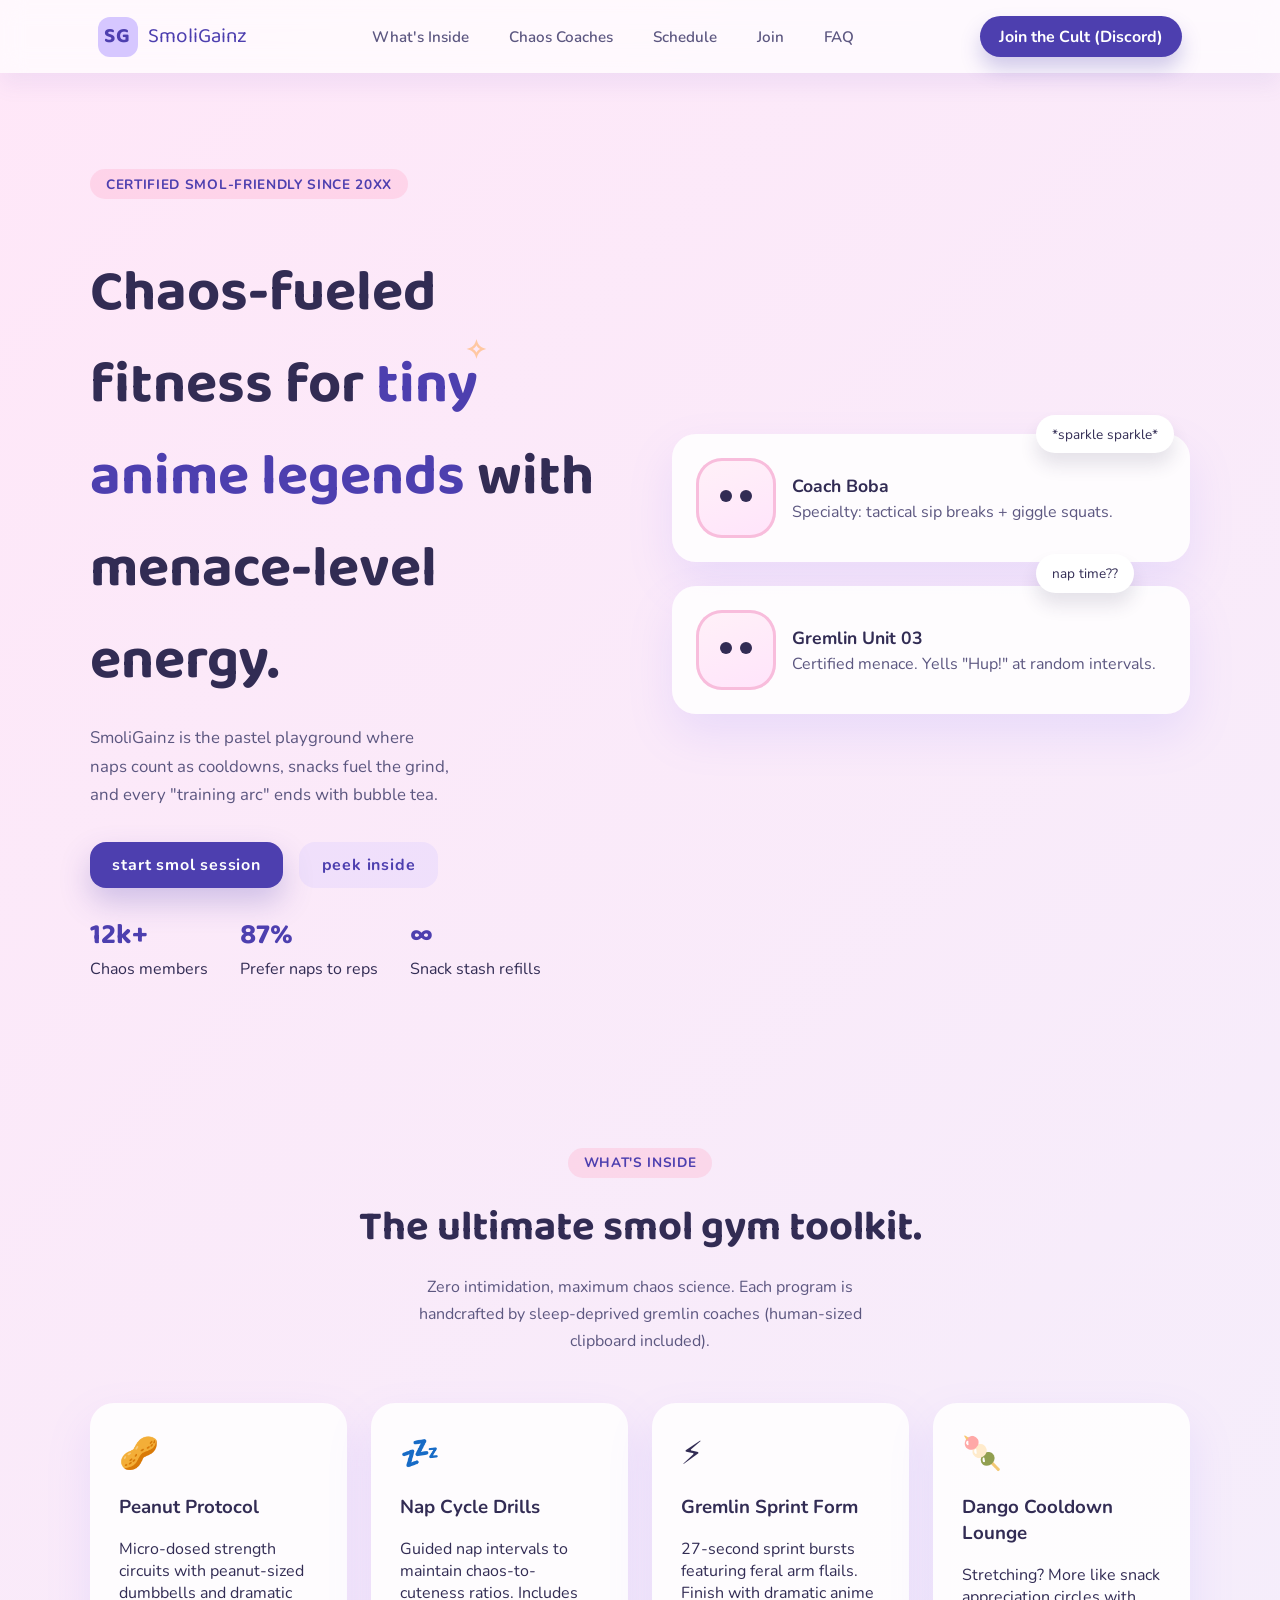
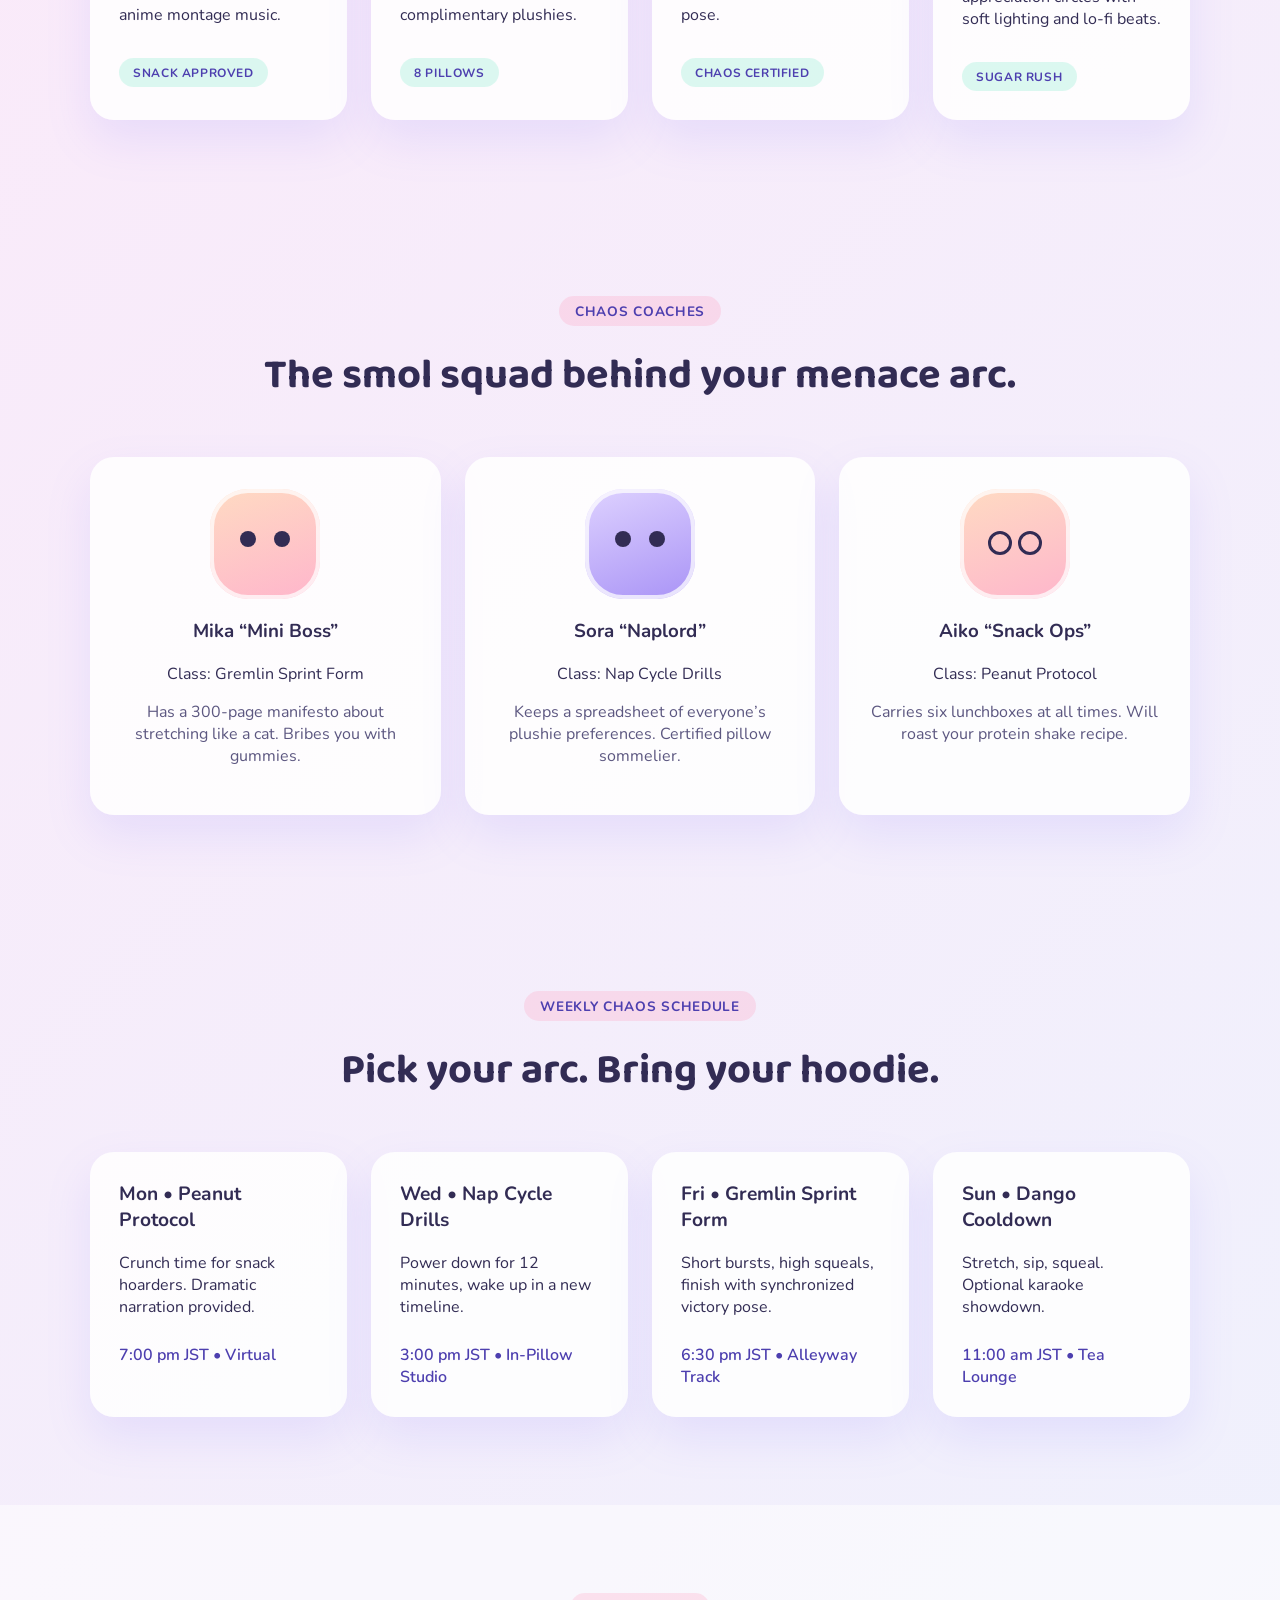
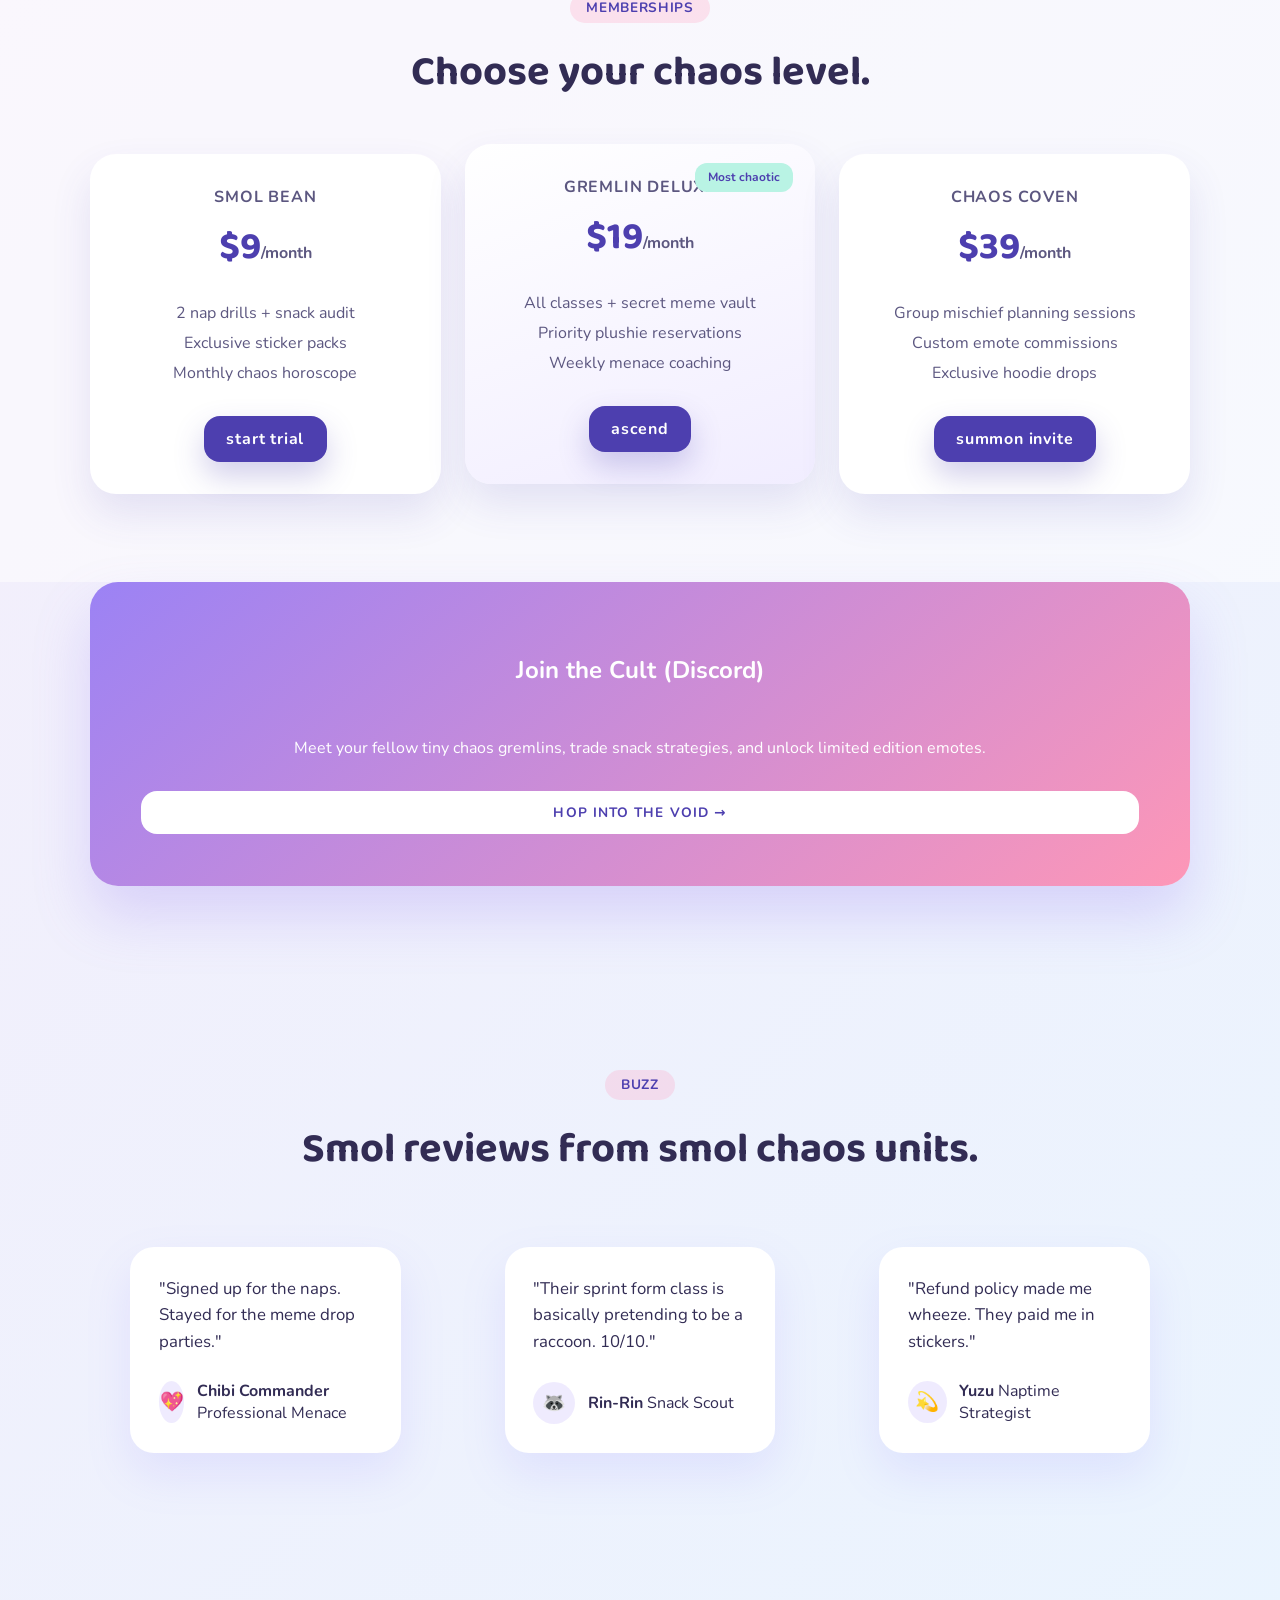
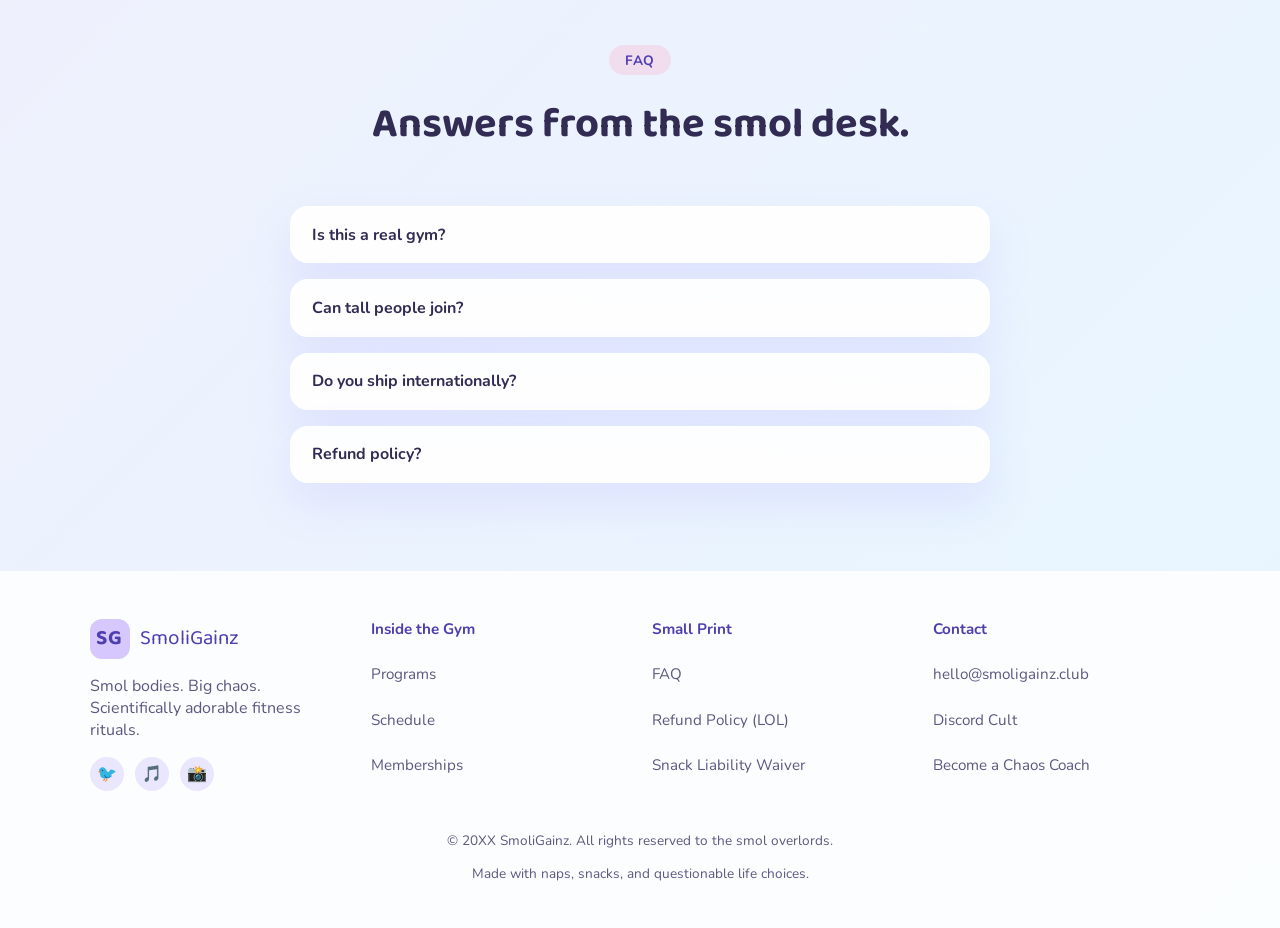
==== index.html @ c0d4080e "Create SmoliGainz parody landing page" ====
<!DOCTYPE html>
<html lang="en">
  <head>
    <meta charset="UTF-8" />
    <meta name="viewport" content="width=device-width, initial-scale=1.0" />
    <title>SmoliGainz | Chaos-Fueled Fitness for Smol Anime Icons</title>
    <link rel="preconnect" href="https://fonts.googleapis.com" />
    <link rel="preconnect" href="https://fonts.gstatic.com" crossorigin />
    <link
      href="https://fonts.googleapis.com/css2?family=Baloo+2:wght@500;600;700&family=Nunito:wght@400;600;700&display=swap"
      rel="stylesheet"
    />
    <link rel="stylesheet" href="styles.css" />
  </head>
  <body>
    <header class="site-header">
      <div class="container">
        <div class="logo">
          <span class="logo-mark">SG</span>
          <span class="logo-text">SmoliGainz</span>
        </div>
        <nav class="main-nav">
          <a href="#inside">What's Inside</a>
          <a href="#coaches">Chaos Coaches</a>
          <a href="#schedule">Schedule</a>
          <a href="#join">Join</a>
          <a href="#faq">FAQ</a>
        </nav>
        <a class="discord-btn" href="https://discord.gg" target="_blank" rel="noreferrer">
          Join the Cult (Discord)
        </a>
      </div>
    </header>

    <main>
      <section class="hero">
        <div class="container hero-grid">
          <div class="hero-copy">
            <span class="pill">Certified Smol-Friendly since 20XX</span>
            <h1>
              Chaos-fueled fitness for <span class="sparkle">tiny anime legends</span> with
              menace-level energy.
            </h1>
            <p>
              SmoliGainz is the pastel playground where naps count as cooldowns, snacks fuel
              the grind, and every "training arc" ends with bubble tea.
            </p>
            <div class="hero-actions">
              <a class="btn primary" href="#join">Start Smol Session</a>
              <a class="btn ghost" href="#inside">Peek Inside</a>
            </div>
            <ul class="hero-stats">
              <li>
                <strong>12k+</strong>
                <span>Chaos members</span>
              </li>
              <li>
                <strong>87%</strong>
                <span>Prefer naps to reps</span>
              </li>
              <li>
                <strong>∞</strong>
                <span>Snack stash refills</span>
              </li>
            </ul>
          </div>
          <div class="hero-mascots" aria-hidden="true">
            <div class="mascot-card boba">
              <div class="mascot"></div>
              <div class="card-copy">
                <h3>Coach Boba</h3>
                <p>Specialty: tactical sip breaks + giggle squats.</p>
              </div>
            </div>
            <div class="mascot-card gremlin">
              <div class="mascot"></div>
              <div class="card-copy">
                <h3>Gremlin Unit 03</h3>
                <p>Certified menace. Yells "Hup!" at random intervals.</p>
              </div>
            </div>
            <div class="hero-bubble">*sparkle sparkle*</div>
            <div class="hero-bubble mini">nap time??</div>
          </div>
        </div>
      </section>

      <section id="inside" class="section whats-inside">
        <div class="container">
          <div class="section-heading">
            <span class="pill">What's Inside</span>
            <h2>The ultimate smol gym toolkit.</h2>
            <p>
              Zero intimidation, maximum chaos science. Each program is handcrafted by sleep-deprived
              gremlin coaches (human-sized clipboard included).
            </p>
          </div>
          <div class="features-grid">
            <article class="feature-card">
              <div class="icon">🥜</div>
              <h3>Peanut Protocol</h3>
              <p>
                Micro-dosed strength circuits with peanut-sized dumbbells and dramatic anime montage music.
              </p>
              <span class="tag">Snack Approved</span>
            </article>
            <article class="feature-card">
              <div class="icon">💤</div>
              <h3>Nap Cycle Drills</h3>
              <p>
                Guided nap intervals to maintain chaos-to-cuteness ratios. Includes complimentary plushies.
              </p>
              <span class="tag">8 Pillows</span>
            </article>
            <article class="feature-card">
              <div class="icon">⚡</div>
              <h3>Gremlin Sprint Form</h3>
              <p>
                27-second sprint bursts featuring feral arm flails. Finish with dramatic anime pose.
              </p>
              <span class="tag">Chaos Certified</span>
            </article>
            <article class="feature-card">
              <div class="icon">🍡</div>
              <h3>Dango Cooldown Lounge</h3>
              <p>
                Stretching? More like snack appreciation circles with soft lighting and lo-fi beats.
              </p>
              <span class="tag">Sugar Rush</span>
            </article>
          </div>
        </div>
      </section>

      <section id="coaches" class="section coaches">
        <div class="container">
          <div class="section-heading">
            <span class="pill">Chaos Coaches</span>
            <h2>The smol squad behind your menace arc.</h2>
          </div>
          <div class="coach-grid">
            <div class="coach-card">
              <div class="coach-avatar bubble" aria-hidden="true"></div>
              <h3>Mika “Mini Boss”</h3>
              <p>Class: Gremlin Sprint Form</p>
              <p class="bio">Has a 300-page manifesto about stretching like a cat. Bribes you with gummies.</p>
            </div>
            <div class="coach-card">
              <div class="coach-avatar hoodie" aria-hidden="true"></div>
              <h3>Sora “Naplord”</h3>
              <p>Class: Nap Cycle Drills</p>
              <p class="bio">Keeps a spreadsheet of everyone’s plushie preferences. Certified pillow sommelier.</p>
            </div>
            <div class="coach-card">
              <div class="coach-avatar glasses" aria-hidden="true"></div>
              <h3>Aiko “Snack Ops”</h3>
              <p>Class: Peanut Protocol</p>
              <p class="bio">Carries six lunchboxes at all times. Will roast your protein shake recipe.</p>
            </div>
          </div>
        </div>
      </section>

      <section id="schedule" class="section schedule">
        <div class="container">
          <div class="section-heading">
            <span class="pill">Weekly Chaos Schedule</span>
            <h2>Pick your arc. Bring your hoodie.</h2>
          </div>
          <div class="schedule-grid">
            <div class="schedule-card">
              <h3>Mon • Peanut Protocol</h3>
              <p>Crunch time for snack hoarders. Dramatic narration provided.</p>
              <span>7:00 pm JST • Virtual</span>
            </div>
            <div class="schedule-card">
              <h3>Wed • Nap Cycle Drills</h3>
              <p>Power down for 12 minutes, wake up in a new timeline.</p>
              <span>3:00 pm JST • In-Pillow Studio</span>
            </div>
            <div class="schedule-card">
              <h3>Fri • Gremlin Sprint Form</h3>
              <p>Short bursts, high squeals, finish with synchronized victory pose.</p>
              <span>6:30 pm JST • Alleyway Track</span>
            </div>
            <div class="schedule-card">
              <h3>Sun • Dango Cooldown</h3>
              <p>Stretch, sip, squeal. Optional karaoke showdown.</p>
              <span>11:00 am JST • Tea Lounge</span>
            </div>
          </div>
        </div>
      </section>

      <section class="section memberships" id="join">
        <div class="container">
          <div class="section-heading">
            <span class="pill">Memberships</span>
            <h2>Choose your chaos level.</h2>
          </div>
          <div class="tiers-grid">
            <div class="tier-card">
              <span class="tier-name">Smol Bean</span>
              <h3>$9<span>/month</span></h3>
              <ul>
                <li>2 nap drills + snack audit</li>
                <li>Exclusive sticker packs</li>
                <li>Monthly chaos horoscope</li>
              </ul>
              <a class="btn primary" href="#">Start Trial</a>
            </div>
            <div class="tier-card featured">
              <span class="tier-name">Gremlin Deluxe</span>
              <h3>$19<span>/month</span></h3>
              <ul>
                <li>All classes + secret meme vault</li>
                <li>Priority plushie reservations</li>
                <li>Weekly menace coaching</li>
              </ul>
              <a class="btn primary" href="#">Ascend</a>
              <span class="badge">Most chaotic</span>
            </div>
            <div class="tier-card">
              <span class="tier-name">Chaos Coven</span>
              <h3>$39<span>/month</span></h3>
              <ul>
                <li>Group mischief planning sessions</li>
                <li>Custom emote commissions</li>
                <li>Exclusive hoodie drops</li>
              </ul>
              <a class="btn primary" href="#">Summon Invite</a>
            </div>
          </div>
        </div>
      </section>

      <section class="section cta-discord">
        <div class="container">
          <div class="cta-card">
            <h2>Join the Cult (Discord)</h2>
            <p>
              Meet your fellow tiny chaos gremlins, trade snack strategies, and unlock limited edition emotes.
            </p>
            <a class="btn discord" href="https://discord.gg" target="_blank" rel="noreferrer">
              hop into the void →
            </a>
          </div>
        </div>
      </section>

      <section class="section testimonials">
        <div class="container">
          <div class="section-heading">
            <span class="pill">Buzz</span>
            <h2>Smol reviews from smol chaos units.</h2>
          </div>
          <div class="testimonials-grid">
            <figure class="testimonial">
              <blockquote>
                "Signed up for the naps. Stayed for the meme drop parties."
              </blockquote>
              <figcaption>
                <span class="avatar" aria-hidden="true">💖</span>
                <div>
                  <strong>Chibi Commander</strong>
                  <span>Professional Menace</span>
                </div>
              </figcaption>
            </figure>
            <figure class="testimonial">
              <blockquote>
                "Their sprint form class is basically pretending to be a raccoon. 10/10."
              </blockquote>
              <figcaption>
                <span class="avatar" aria-hidden="true">🦝</span>
                <div>
                  <strong>Rin-Rin</strong>
                  <span>Snack Scout</span>
                </div>
              </figcaption>
            </figure>
            <figure class="testimonial">
              <blockquote>
                "Refund policy made me wheeze. They paid me in stickers."
              </blockquote>
              <figcaption>
                <span class="avatar" aria-hidden="true">💫</span>
                <div>
                  <strong>Yuzu</strong>
                  <span>Naptime Strategist</span>
                </div>
              </figcaption>
            </figure>
          </div>
        </div>
      </section>

      <section id="faq" class="section faq">
        <div class="container">
          <div class="section-heading">
            <span class="pill">FAQ</span>
            <h2>Answers from the smol desk.</h2>
          </div>
          <div class="faq-grid">
            <details>
              <summary>Is this a real gym?</summary>
              <p>
                It’s a parody fitness collective powered by pastel energy. Workouts optional. Snacks mandatory.
              </p>
            </details>
            <details>
              <summary>Can tall people join?</summary>
              <p>
                Yes, but you must squat to our eye level when speaking. Also bring tribute boba.
              </p>
            </details>
            <details>
              <summary>Do you ship internationally?</summary>
              <p>
                Stickers, yes. Chaos, absolutely. Plushies, only with proper nap insurance.
              </p>
            </details>
            <details>
              <summary>Refund policy?</summary>
              <p>
                LOL. We’ll refund in the form of 32 sparkle stickers and a heartfelt giggle.
              </p>
            </details>
          </div>
        </div>
      </section>
    </main>

    <footer class="site-footer">
      <div class="container footer-grid">
        <div class="footer-brand">
          <div class="logo">
            <span class="logo-mark">SG</span>
            <span class="logo-text">SmoliGainz</span>
          </div>
          <p>Smol bodies. Big chaos. Scientifically adorable fitness rituals.</p>
          <div class="footer-socials">
            <a href="#" aria-label="Follow on Twitter">🐦</a>
            <a href="#" aria-label="Follow on TikTok">🎵</a>
            <a href="#" aria-label="Follow on Instagram">📸</a>
          </div>
        </div>
        <div class="footer-links">
          <strong>Inside the Gym</strong>
          <a href="#inside">Programs</a>
          <a href="#schedule">Schedule</a>
          <a href="#join">Memberships</a>
        </div>
        <div class="footer-links">
          <strong>Small Print</strong>
          <a href="#faq">FAQ</a>
          <a href="#">Refund Policy (LOL)</a>
          <a href="#">Snack Liability Waiver</a>
        </div>
        <div class="footer-links">
          <strong>Contact</strong>
          <a href="mailto:hello@smoligainz.club">hello@smoligainz.club</a>
          <a href="https://discord.gg" target="_blank" rel="noreferrer">Discord Cult</a>
          <a href="#">Become a Chaos Coach</a>
        </div>
      </div>
      <div class="footer-bottom">
        <p>© 20XX SmoliGainz. All rights reserved to the smol overlords.</p>
        <p>Made with naps, snacks, and questionable life choices.</p>
      </div>
    </footer>

    <script src="script.js"></script>
  </body>
</html>
---- styles.css ----
:root {
  --bg-gradient: linear-gradient(135deg, #ffe7f8 0%, #e7f6ff 100%);
  --pink: #ff8fb1;
  --peach: #ffc8a2;
  --mint: #b9f3e4;
  --lavender: #d6c7ff;
  --purple: #9479f4;
  --deep-purple: #4d3faf;
  --text: #322c54;
  --text-light: #5c5780;
  --card-bg: #ffffffde;
  --shadow: 0 20px 45px rgba(141, 126, 255, 0.15);
}

* {
  box-sizing: border-box;
}

body {
  margin: 0;
  font-family: "Nunito", system-ui, -apple-system, BlinkMacSystemFont, "Segoe UI", sans-serif;
  color: var(--text);
  background: var(--bg-gradient);
  min-height: 100vh;
}

a {
  text-decoration: none;
  color: inherit;
}

img {
  max-width: 100%;
  display: block;
}

.container {
  width: min(1100px, 92vw);
  margin: 0 auto;
}

.site-header {
  position: sticky;
  top: 0;
  z-index: 10;
  background: rgba(255, 255, 255, 0.72);
  backdrop-filter: blur(12px);
  box-shadow: 0 12px 20px rgba(101, 83, 197, 0.08);
}

.site-header .container {
  display: flex;
  align-items: center;
  justify-content: space-between;
  padding: 1rem 0.5rem;
}

.logo {
  display: flex;
  align-items: center;
  gap: 0.6rem;
  font-family: "Baloo 2", cursive;
  font-size: 1.3rem;
  color: var(--deep-purple);
}

.logo-mark {
  display: grid;
  place-items: center;
  width: 40px;
  height: 40px;
  border-radius: 12px;
  background: var(--lavender);
  color: var(--deep-purple);
  font-weight: 700;
  letter-spacing: 0.05em;
}

.main-nav {
  display: flex;
  gap: 1rem;
  font-weight: 600;
  font-size: 0.95rem;
}

.main-nav a {
  padding: 0.5rem 0.75rem;
  border-radius: 999px;
  color: var(--text-light);
  transition: all 0.2s ease;
}

.main-nav a:hover,
.main-nav a:focus-visible {
  color: var(--deep-purple);
  background: rgba(148, 121, 244, 0.15);
}

.discord-btn {
  background: var(--deep-purple);
  color: white;
  padding: 0.6rem 1.2rem;
  border-radius: 999px;
  font-weight: 700;
  box-shadow: 0 12px 20px rgba(77, 63, 175, 0.25);
  transition: transform 0.2s ease, box-shadow 0.2s ease;
}

.discord-btn:hover {
  transform: translateY(-2px);
  box-shadow: 0 16px 22px rgba(77, 63, 175, 0.25);
}

.hero {
  padding: 6rem 0 5rem;
}

.hero-grid {
  display: grid;
  grid-template-columns: repeat(auto-fit, minmax(280px, 1fr));
  gap: clamp(2.5rem, 5vw, 4rem);
  align-items: center;
}

.hero-copy h1 {
  font-family: "Baloo 2", cursive;
  font-size: clamp(2.4rem, 5vw, 3.6rem);
  margin-bottom: 1rem;
}

.hero-copy p {
  font-size: 1.05rem;
  line-height: 1.7;
  color: var(--text-light);
  max-width: 36ch;
}

.pill {
  display: inline-flex;
  align-items: center;
  justify-content: center;
  padding: 0.35rem 1rem;
  border-radius: 999px;
  background: rgba(255, 143, 177, 0.22);
  color: var(--deep-purple);
  font-weight: 700;
  font-size: 0.85rem;
  text-transform: uppercase;
  letter-spacing: 0.05em;
}

.sparkle {
  color: var(--deep-purple);
  position: relative;
}

.sparkle::after {
  content: "✧";
  position: absolute;
  right: -1.4rem;
  top: -0.5rem;
  font-size: 1.6rem;
  color: var(--peach);
  animation: twinkle 1.6s ease-in-out infinite;
}

.hero-actions {
  margin: 2rem 0 1.5rem;
  display: flex;
  gap: 1rem;
  flex-wrap: wrap;
}

.btn {
  display: inline-flex;
  align-items: center;
  justify-content: center;
  padding: 0.75rem 1.4rem;
  border-radius: 16px;
  font-weight: 700;
  text-transform: lowercase;
  letter-spacing: 0.05em;
  transition: transform 0.2s ease, box-shadow 0.2s ease, background 0.2s ease;
}

.btn.primary {
  background: var(--deep-purple);
  color: #fff;
  box-shadow: 0 14px 30px rgba(77, 63, 175, 0.25);
}

.btn.primary:hover {
  transform: translateY(-2px);
}

.btn.ghost {
  background: rgba(212, 197, 255, 0.3);
  color: var(--deep-purple);
}

.btn.ghost:hover {
  background: rgba(148, 121, 244, 0.45);
}

.hero-stats {
  display: flex;
  gap: 2rem;
  list-style: none;
  padding: 0;
  margin: 0;
}

.hero-stats strong {
  display: block;
  font-family: "Baloo 2", cursive;
  font-size: 1.8rem;
  color: var(--deep-purple);
}

.hero-mascots {
  position: relative;
  display: grid;
  gap: 1.5rem;
}

.mascot-card {
  background: var(--card-bg);
  border-radius: 24px;
  padding: 1.5rem;
  box-shadow: var(--shadow);
  display: grid;
  grid-template-columns: auto 1fr;
  gap: 1rem;
  align-items: center;
  position: relative;
  overflow: hidden;
}

.mascot {
  width: 80px;
  height: 80px;
  border-radius: 26px;
  background: linear-gradient(160deg, #fff1f8 0%, #ffe4fb 100%);
  position: relative;
  box-shadow: inset 0 0 0 3px #f8bddc;
}

.mascot::before,
.mascot::after {
  content: "";
  position: absolute;
  border-radius: 50%;
  background: #322c54;
}

.mascot::before {
  width: 12px;
  height: 12px;
  top: 32px;
  left: 24px;
}

.mascot::after {
  width: 12px;
  height: 12px;
  top: 32px;
  right: 24px;
}

.mascot-card .card-copy h3 {
  margin: 0;
  font-size: 1.1rem;
}

.mascot-card .card-copy p {
  margin: 0.2rem 0 0;
  color: var(--text-light);
}

.mascot-card.boba::after,
.mascot-card.gremlin::after {
  content: "";
  position: absolute;
  inset: 0;
  background: linear-gradient(130deg, rgba(255, 143, 177, 0.35), rgba(214, 199, 255, 0.35));
  opacity: 0;
  transition: opacity 0.3s ease;
}

.mascot-card:hover::after {
  opacity: 1;
}

.hero-bubble {
  position: absolute;
  right: 1rem;
  top: -1.2rem;
  background: white;
  padding: 0.6rem 1rem;
  border-radius: 20px;
  font-size: 0.85rem;
  box-shadow: 0 12px 18px rgba(50, 44, 84, 0.12);
  animation: floaty 3.5s ease-in-out infinite;
}

.hero-bubble.mini {
  top: 120px;
  right: 3.5rem;
  animation-delay: -1s;
}

.section {
  padding: clamp(4rem, 8vw, 5.5rem) 0;
}

.section-heading {
  text-align: center;
  margin-bottom: 3rem;
}

.section-heading h2 {
  font-family: "Baloo 2", cursive;
  font-size: clamp(2rem, 4vw, 2.6rem);
  margin: 1rem 0 0.8rem;
}

.section-heading p {
  max-width: 48ch;
  margin: 0 auto;
  color: var(--text-light);
  line-height: 1.7;
}

.features-grid {
  display: grid;
  grid-template-columns: repeat(auto-fit, minmax(220px, 1fr));
  gap: 1.5rem;
}

.feature-card {
  background: var(--card-bg);
  padding: 1.8rem;
  border-radius: 24px;
  box-shadow: var(--shadow);
  position: relative;
  overflow: hidden;
  transition: transform 0.25s ease;
}

.feature-card:hover {
  transform: translateY(-6px);
}

.icon {
  font-size: 2rem;
  margin-bottom: 1rem;
}

.tag {
  display: inline-block;
  margin-top: 1rem;
  padding: 0.4rem 0.9rem;
  border-radius: 999px;
  background: rgba(185, 243, 228, 0.5);
  color: var(--deep-purple);
  font-size: 0.75rem;
  font-weight: 700;
  letter-spacing: 0.05em;
  text-transform: uppercase;
}

.coach-grid {
  display: grid;
  grid-template-columns: repeat(auto-fit, minmax(220px, 1fr));
  gap: 1.5rem;
}

.coach-card {
  background: var(--card-bg);
  border-radius: 24px;
  padding: 2rem 1.5rem;
  box-shadow: var(--shadow);
  text-align: center;
}

.coach-avatar {
  width: 110px;
  height: 110px;
  margin: 0 auto 1.2rem;
  border-radius: 38px;
  background: linear-gradient(160deg, rgba(255, 201, 162, 0.65), rgba(255, 143, 177, 0.65));
  position: relative;
  overflow: hidden;
  box-shadow: inset 0 0 0 4px #ffffffbb;
}

.coach-avatar::before,
.coach-avatar::after {
  content: "";
  position: absolute;
  background: #322c54;
  border-radius: 50%;
}

.coach-avatar::before {
  width: 16px;
  height: 16px;
  top: 42px;
  left: 30px;
}

.coach-avatar::after {
  width: 16px;
  height: 16px;
  top: 42px;
  right: 30px;
}

.coach-avatar.hoodie {
  background: linear-gradient(160deg, rgba(214, 199, 255, 0.8), rgba(148, 121, 244, 0.8));
}

.coach-avatar.glasses::after,
.coach-avatar.glasses::before {
  width: 18px;
  height: 18px;
  border: 3px solid #322c54;
  background: transparent;
}

.coach-avatar.glasses::before {
  left: 28px;
}

.coach-avatar.glasses::after {
  right: 28px;
}

.coach-card .bio {
  color: var(--text-light);
  margin-top: 0.8rem;
}

.schedule-grid {
  display: grid;
  grid-template-columns: repeat(auto-fit, minmax(240px, 1fr));
  gap: 1.5rem;
}

.schedule-card {
  background: #ffffffdd;
  padding: 1.8rem;
  border-radius: 24px;
  box-shadow: var(--shadow);
}

.schedule-card h3 {
  margin-top: 0;
  font-size: 1.2rem;
}

.schedule-card span {
  display: inline-block;
  margin-top: 0.6rem;
  font-weight: 600;
  color: var(--deep-purple);
}

.memberships {
  background: rgba(255, 255, 255, 0.55);
}

.tiers-grid {
  display: grid;
  grid-template-columns: repeat(auto-fit, minmax(240px, 1fr));
  gap: 1.5rem;
}

.tier-card {
  background: white;
  border-radius: 26px;
  padding: 2rem 1.5rem;
  box-shadow: 0 20px 40px rgba(77, 63, 175, 0.12);
  position: relative;
  text-align: center;
}

.tier-card ul {
  list-style: none;
  padding: 0;
  margin: 1.5rem 0 2rem;
  color: var(--text-light);
  display: grid;
  gap: 0.5rem;
}

.tier-card h3 {
  margin: 0.6rem 0 0;
  font-size: 2.4rem;
  font-family: "Baloo 2", cursive;
  color: var(--deep-purple);
}

.tier-card h3 span {
  font-size: 1rem;
  font-family: "Nunito", sans-serif;
  color: var(--text-light);
}

.tier-name {
  font-weight: 700;
  letter-spacing: 0.05em;
  text-transform: uppercase;
  color: var(--text-light);
}

.tier-card .badge {
  position: absolute;
  top: 1.2rem;
  right: 1.4rem;
  background: var(--mint);
  color: var(--deep-purple);
  padding: 0.4rem 0.8rem;
  border-radius: 12px;
  font-weight: 700;
  font-size: 0.75rem;
}

.tier-card.featured {
  background: linear-gradient(160deg, #ffffff, #f1edff);
  transform: translateY(-10px);
}

.cta-discord {
  padding: 0 0 clamp(4rem, 8vw, 6rem);
}

.cta-card {
  background: linear-gradient(140deg, rgba(148, 121, 244, 0.92), rgba(255, 143, 177, 0.92));
  color: white;
  border-radius: 28px;
  padding: clamp(2.5rem, 4vw, 3.5rem);
  display: grid;
  gap: 1rem;
  text-align: center;
  box-shadow: 0 30px 55px rgba(148, 121, 244, 0.25);
}

.btn.discord {
  background: white;
  color: var(--deep-purple);
  text-transform: uppercase;
  letter-spacing: 0.08em;
  font-size: 0.85rem;
}

.testimonials-grid {
  display: grid;
  grid-template-columns: repeat(auto-fit, minmax(220px, 1fr));
  gap: 1.5rem;
}

.testimonial {
  background: white;
  border-radius: 24px;
  padding: 1.8rem;
  box-shadow: var(--shadow);
  display: grid;
  gap: 1.5rem;
}

.testimonial blockquote {
  margin: 0;
  font-size: 1.05rem;
  line-height: 1.6;
}

.testimonial figcaption {
  display: flex;
  align-items: center;
  gap: 0.8rem;
}

.testimonial .avatar {
  width: 42px;
  height: 42px;
  display: grid;
  place-items: center;
  border-radius: 50%;
  background: rgba(148, 121, 244, 0.15);
  font-size: 1.2rem;
}

.faq-grid {
  display: grid;
  gap: 1rem;
  max-width: 700px;
  margin: 0 auto;
}

details {
  background: #ffffffef;
  border-radius: 18px;
  padding: 1.1rem 1.4rem;
  box-shadow: var(--shadow);
}

details summary {
  cursor: pointer;
  font-weight: 700;
  display: flex;
  align-items: center;
  justify-content: space-between;
  list-style: none;
}

details[open] summary {
  color: var(--deep-purple);
}

.site-footer {
  background: rgba(255, 255, 255, 0.85);
  padding: 3rem 0 2rem;
  color: var(--text-light);
}

.footer-grid {
  display: grid;
  grid-template-columns: repeat(auto-fit, minmax(180px, 1fr));
  gap: 1.5rem;
}

.footer-links {
  display: grid;
  gap: 0.6rem;
  font-size: 0.95rem;
}

.footer-links strong {
  color: var(--deep-purple);
}

.footer-socials {
  display: flex;
  gap: 0.7rem;
  margin-top: 0.8rem;
}

.footer-socials a {
  width: 34px;
  height: 34px;
  border-radius: 50%;
  background: rgba(148, 121, 244, 0.18);
  display: grid;
  place-items: center;
  transition: transform 0.2s ease;
}

.footer-socials a:hover {
  transform: translateY(-2px);
}

.footer-bottom {
  text-align: center;
  font-size: 0.85rem;
  margin-top: 2.5rem;
  color: var(--text-light);
}

@keyframes twinkle {
  0%,
  100% {
    transform: scale(1) rotate(0deg);
    opacity: 0.9;
  }
  50% {
    transform: scale(1.4) rotate(20deg);
    opacity: 1;
  }
}

@keyframes floaty {
  0%,
  100% {
    transform: translateY(0px);
  }
  50% {
    transform: translateY(-8px);
  }
}

@media (max-width: 768px) {
  .main-nav {
    display: none;
  }

  .site-header .container {
    gap: 1rem;
  }

  .hero-stats {
    flex-wrap: wrap;
    gap: 1.2rem;
  }
}

@media (max-width: 520px) {
  .hero {
    padding-top: 5rem;
  }

  .hero-actions {
    width: 100%;
    flex-direction: column;
  }

  .hero-stats {
    justify-content: space-between;
    width: 100%;
  }

  .discord-btn {
    padding: 0.5rem 0.9rem;
  }
}
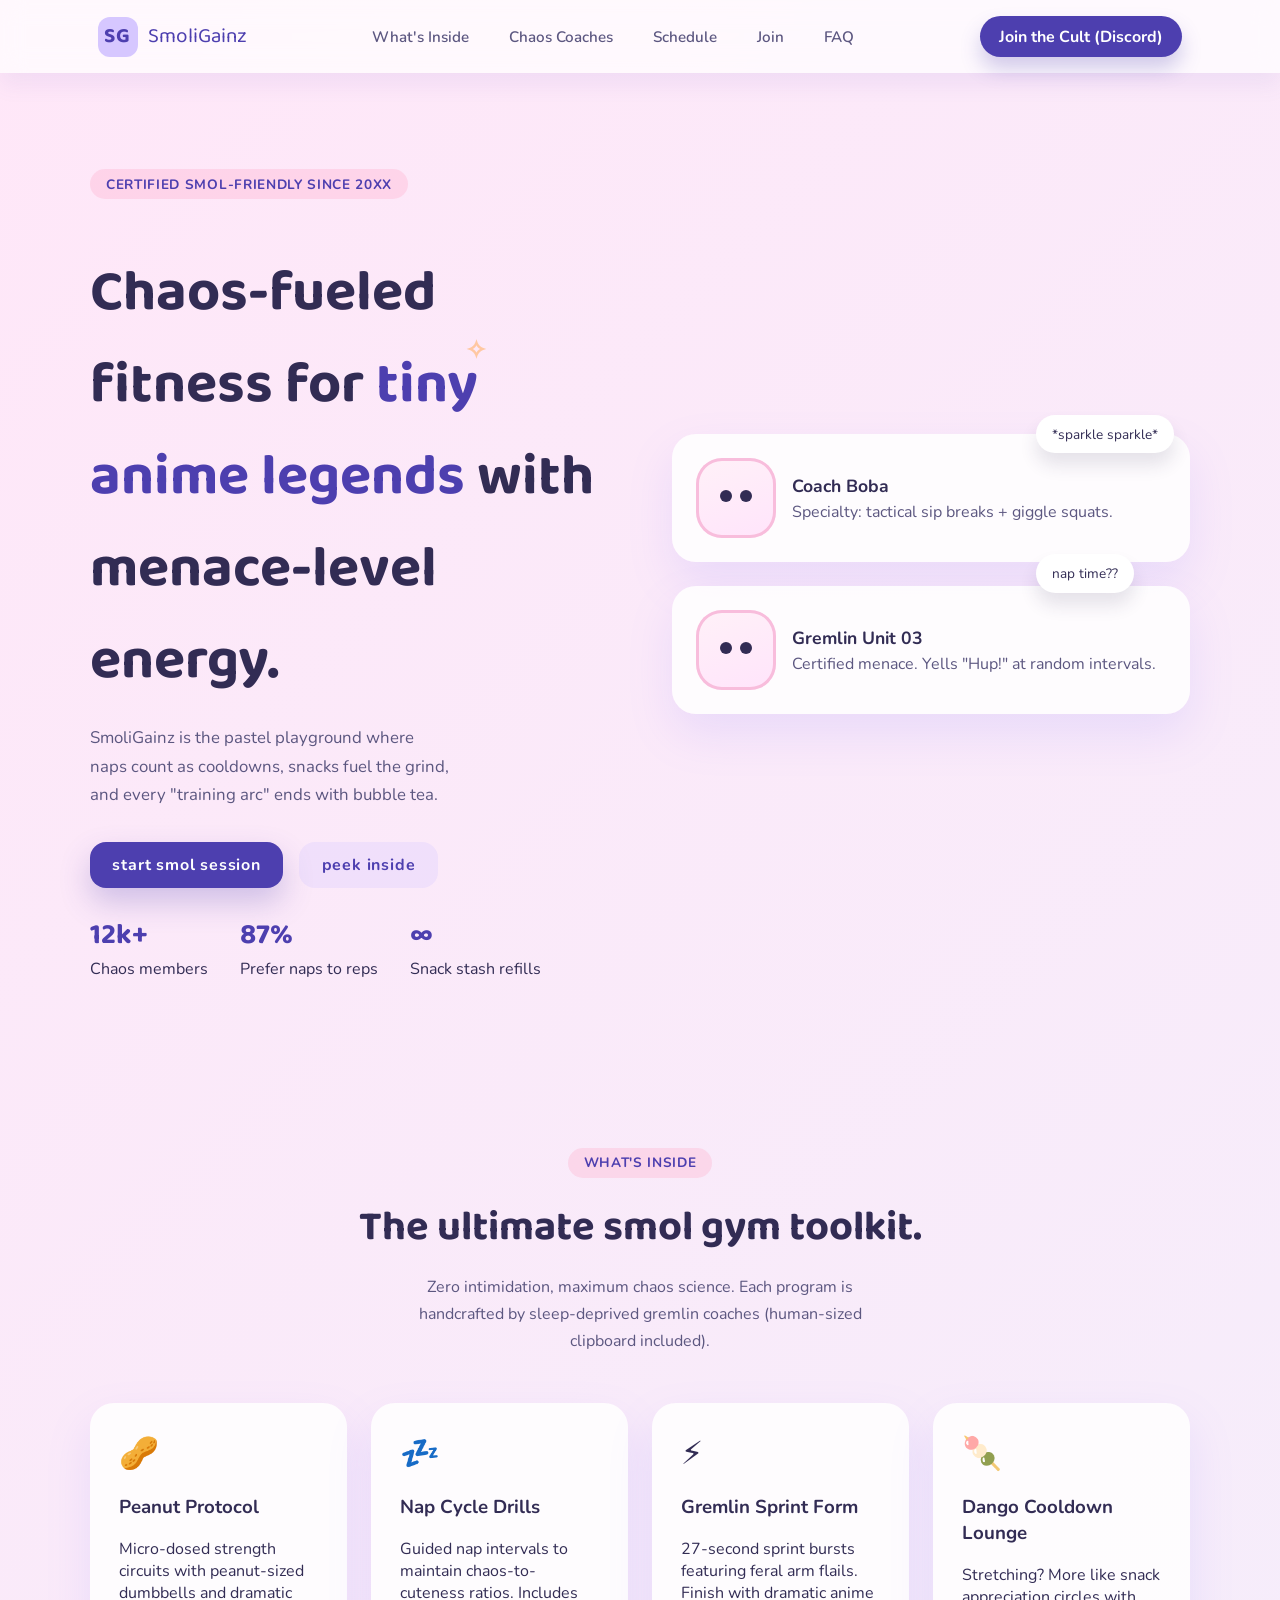
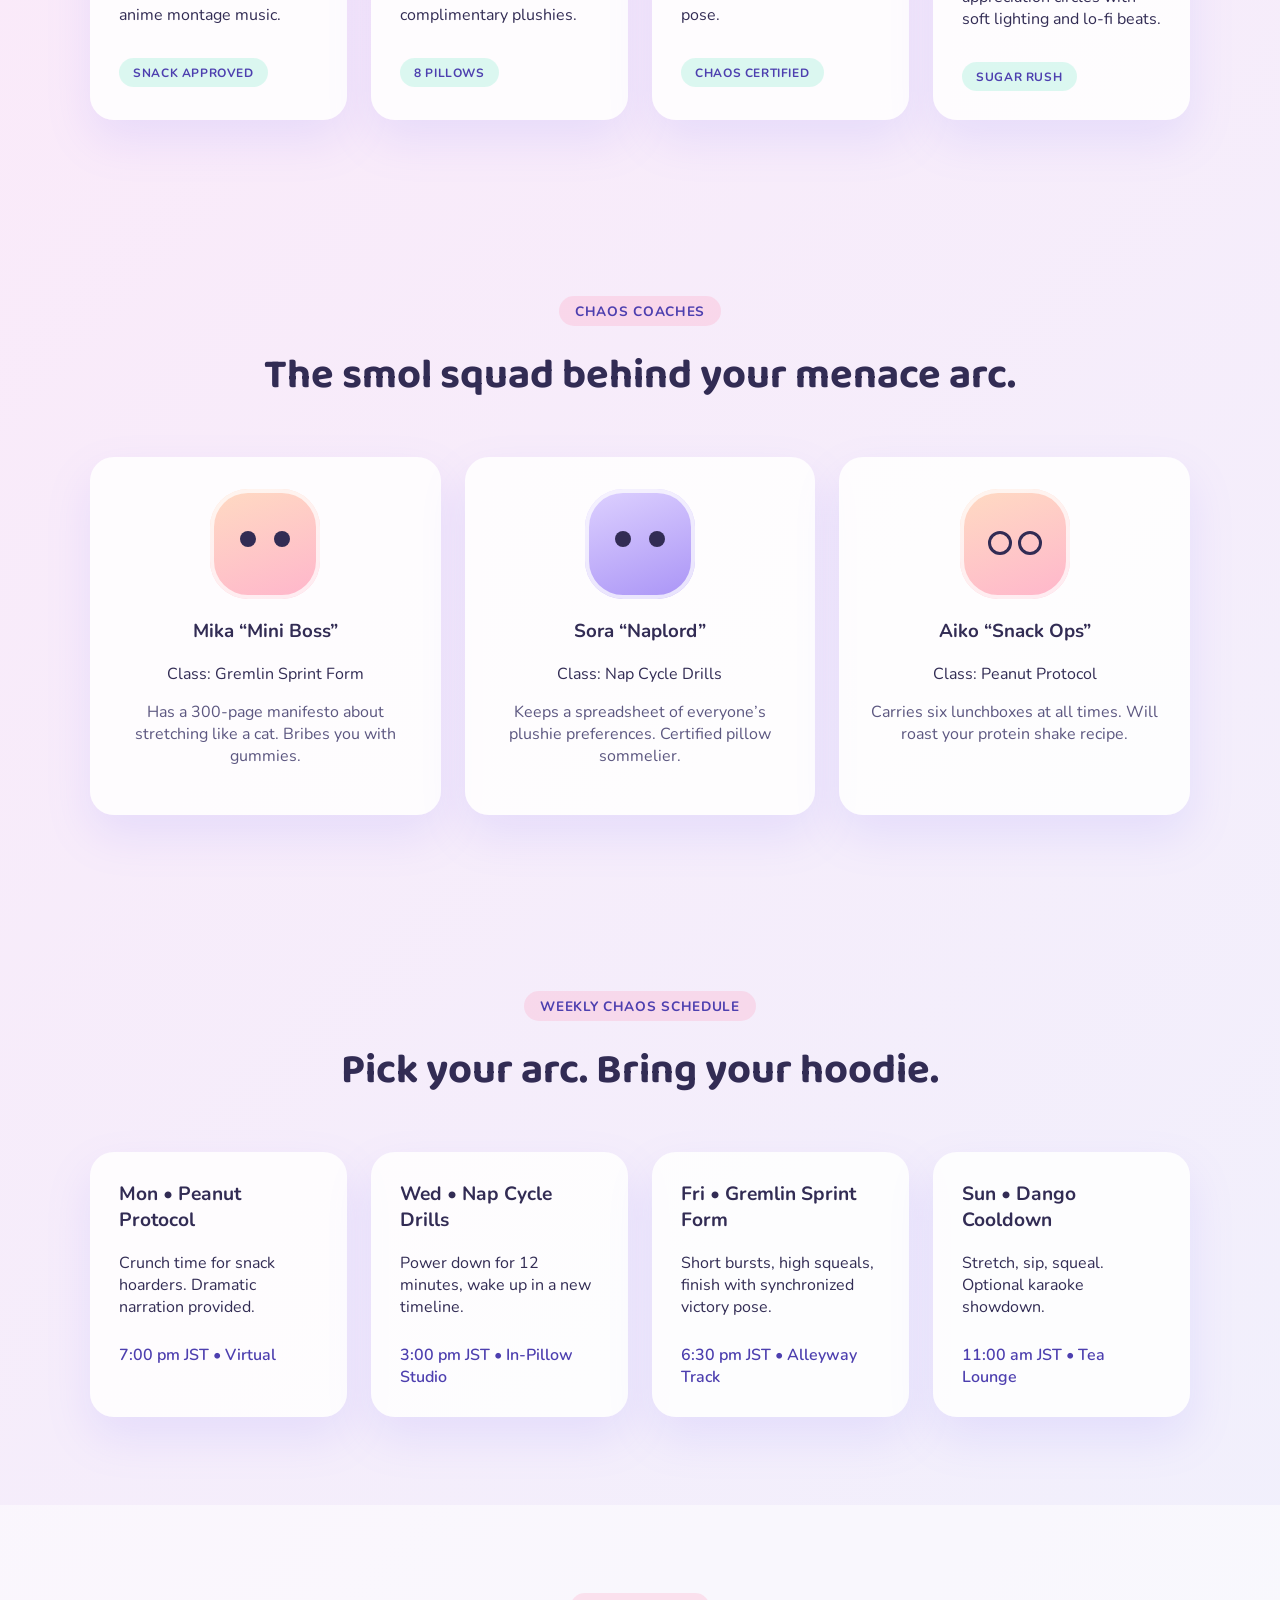
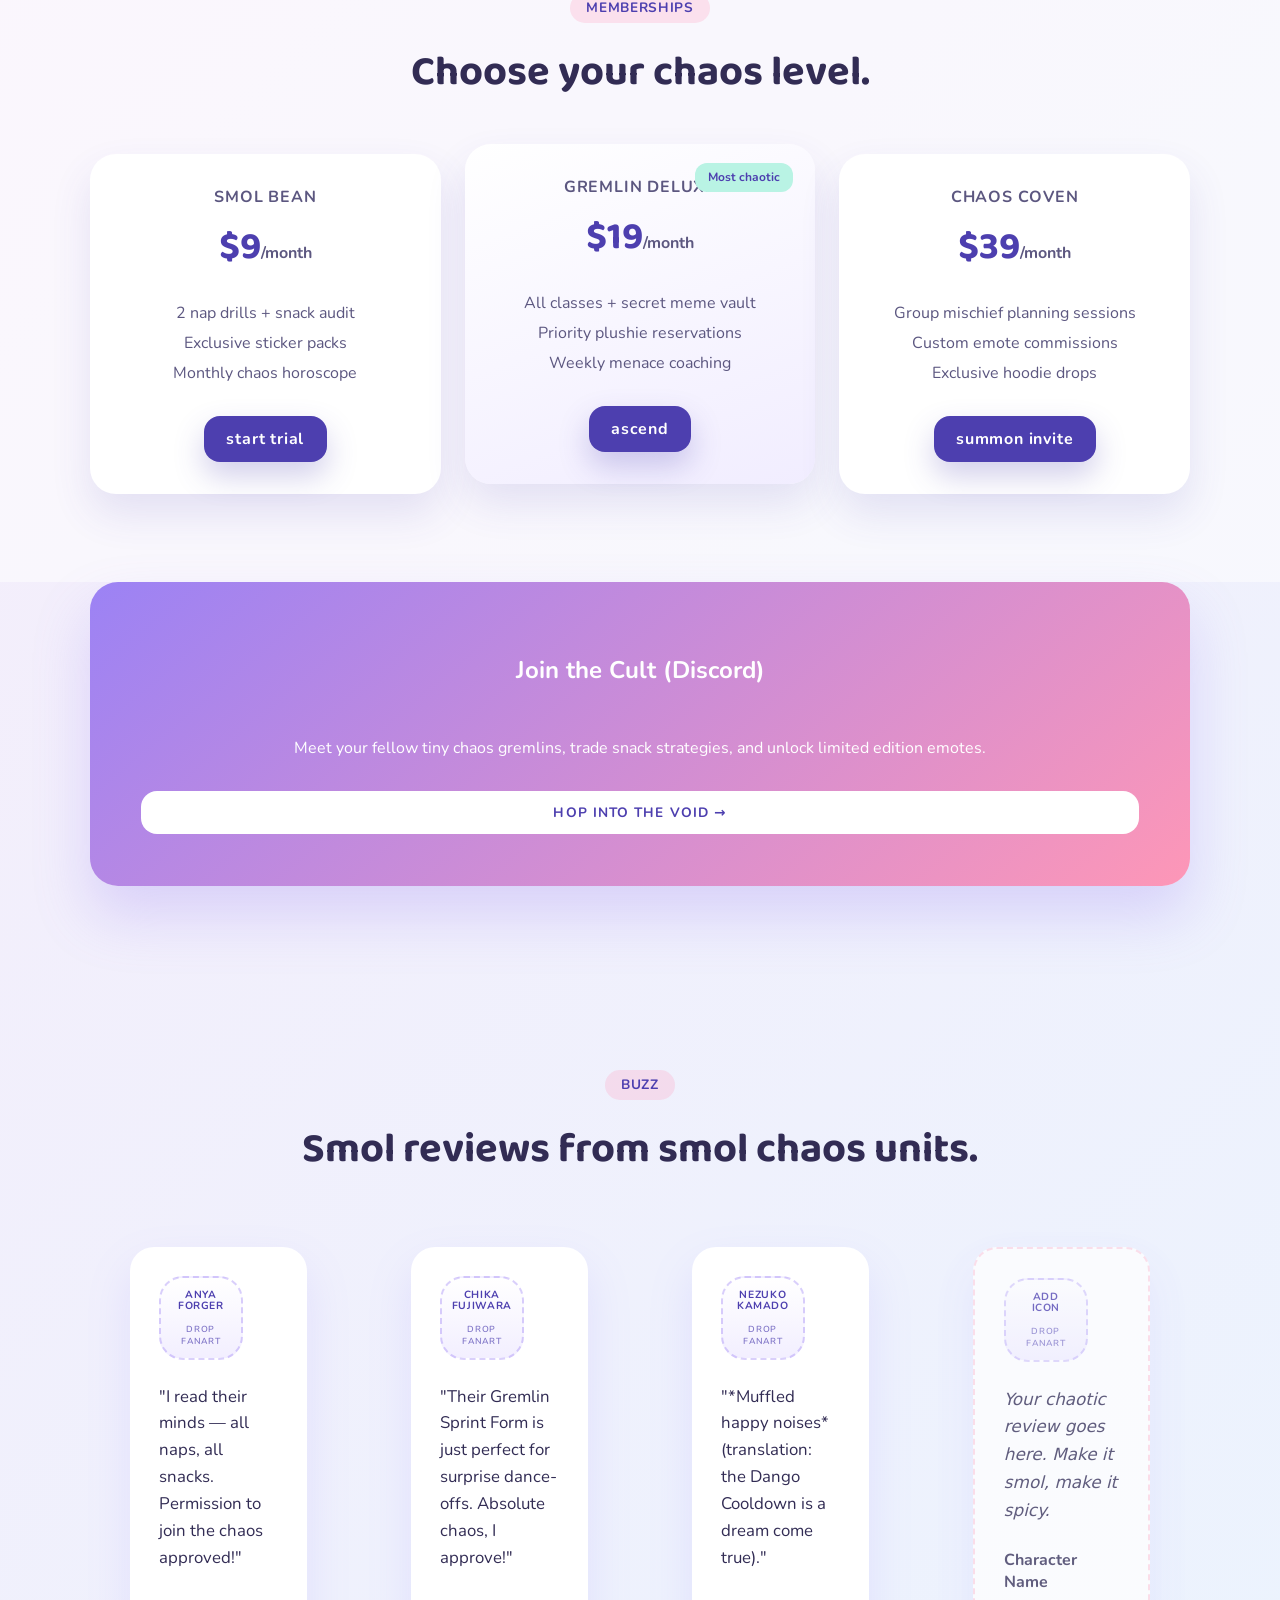
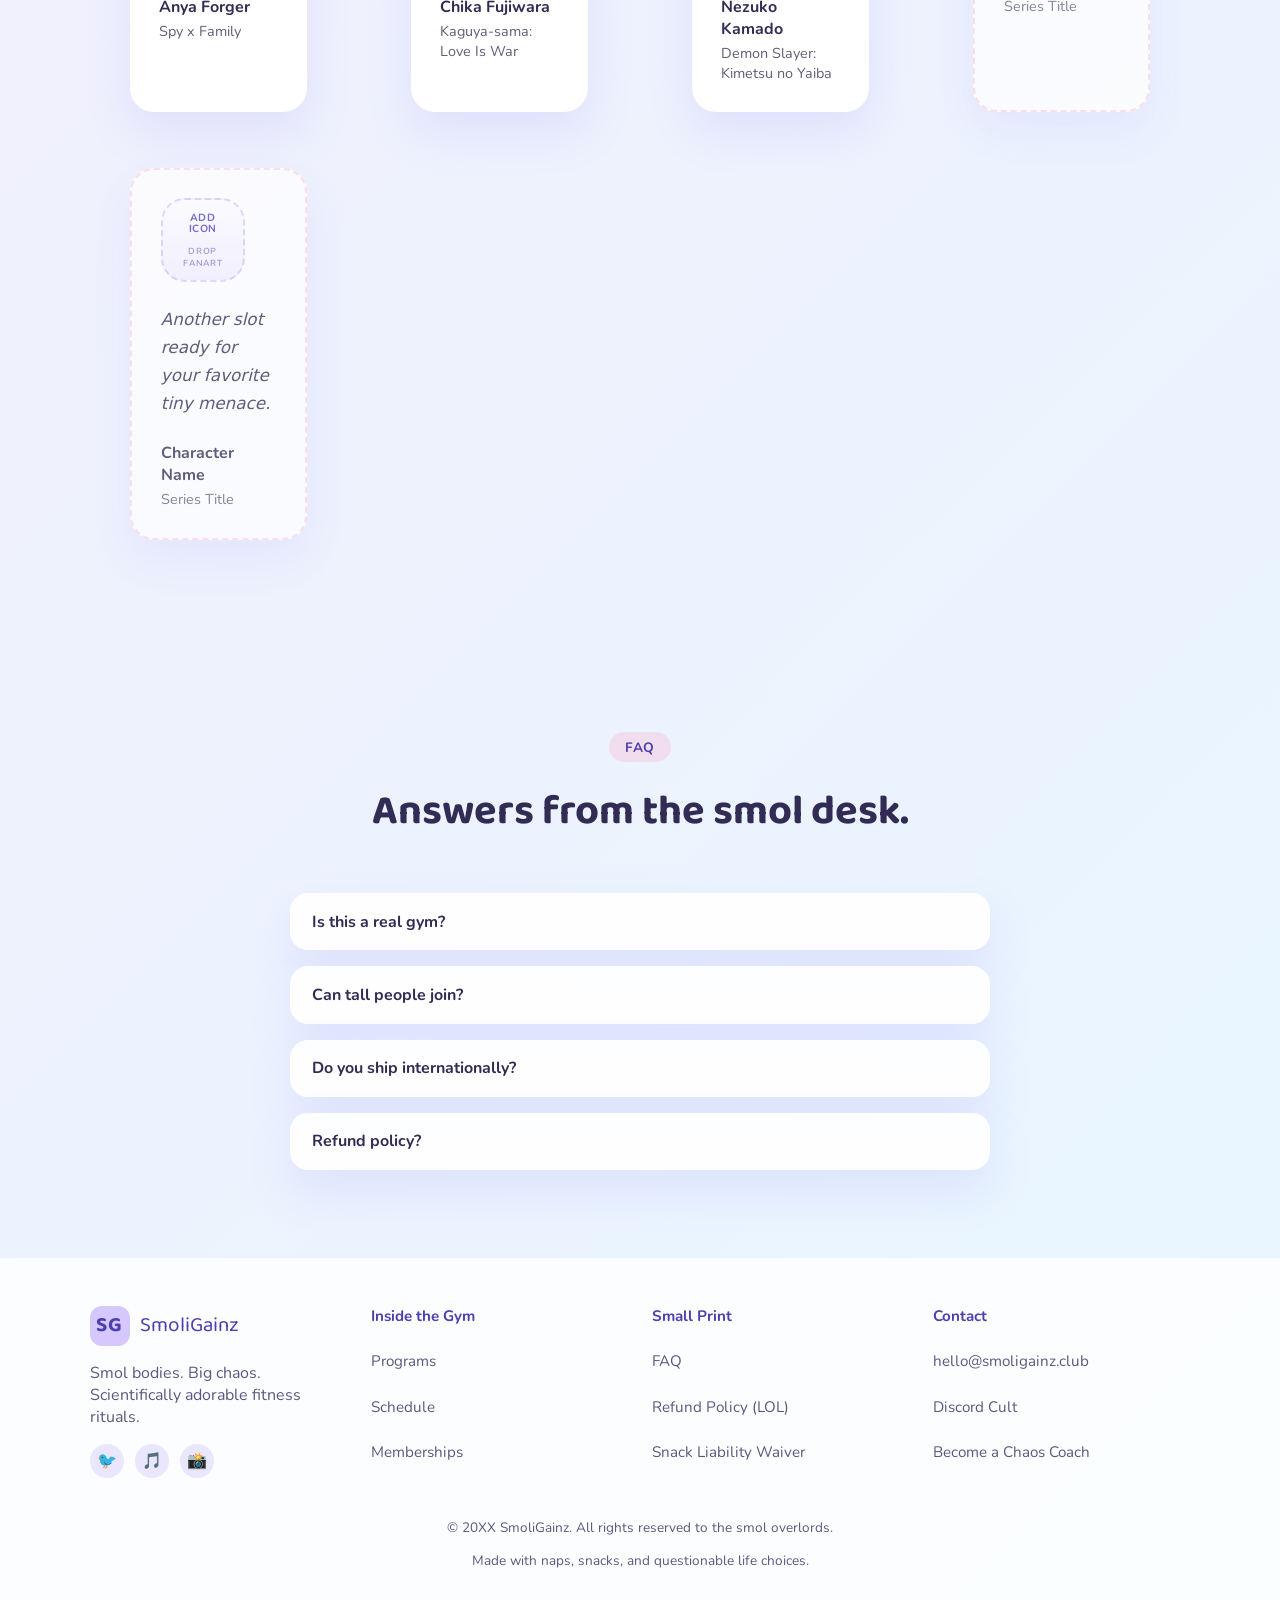
==== commit 19eb57a1: "Refine buzz testimonials with anime characters" ====
--- a/index.html
+++ b/index.html
@@ -256,39 +256,68 @@
           </div>
           <div class="testimonials-grid">
             <figure class="testimonial">
+              <div class="portrait-slot" aria-hidden="true">
+                <span class="portrait-name">Anya<br />Forger</span>
+                <small>drop fanart</small>
+              </div>
               <blockquote>
-                "Signed up for the naps. Stayed for the meme drop parties."
+                "I read their minds — all naps, all snacks. Permission to join the chaos approved!"
               </blockquote>
               <figcaption>
-                <span class="avatar" aria-hidden="true">💖</span>
-                <div>
-                  <strong>Chibi Commander</strong>
-                  <span>Professional Menace</span>
-                </div>
+                <strong>Anya Forger</strong>
+                <span>Spy x Family</span>
               </figcaption>
             </figure>
             <figure class="testimonial">
+              <div class="portrait-slot" aria-hidden="true">
+                <span class="portrait-name">Chika<br />Fujiwara</span>
+                <small>drop fanart</small>
+              </div>
               <blockquote>
-                "Their sprint form class is basically pretending to be a raccoon. 10/10."
+                "Their Gremlin Sprint Form is just perfect for surprise dance-offs. Absolute chaos, I approve!"
               </blockquote>
               <figcaption>
-                <span class="avatar" aria-hidden="true">🦝</span>
-                <div>
-                  <strong>Rin-Rin</strong>
-                  <span>Snack Scout</span>
-                </div>
+                <strong>Chika Fujiwara</strong>
+                <span>Kaguya-sama: Love Is War</span>
               </figcaption>
             </figure>
             <figure class="testimonial">
+              <div class="portrait-slot" aria-hidden="true">
+                <span class="portrait-name">Nezuko<br />Kamado</span>
+                <small>drop fanart</small>
+              </div>
               <blockquote>
-                "Refund policy made me wheeze. They paid me in stickers."
+                "*Muffled happy noises* (translation: the Dango Cooldown is a dream come true)."
               </blockquote>
               <figcaption>
-                <span class="avatar" aria-hidden="true">💫</span>
-                <div>
-                  <strong>Yuzu</strong>
-                  <span>Naptime Strategist</span>
-                </div>
+                <strong>Nezuko Kamado</strong>
+                <span>Demon Slayer: Kimetsu no Yaiba</span>
+              </figcaption>
+            </figure>
+            <figure class="testimonial placeholder">
+              <div class="portrait-slot" aria-hidden="true">
+                <span class="portrait-name">Add<br />Icon</span>
+                <small>drop fanart</small>
+              </div>
+              <blockquote>
+                <em>Your chaotic review goes here. Make it smol, make it spicy.</em>
+              </blockquote>
+              <figcaption>
+                <strong>Character Name</strong>
+                <span>Series Title</span>
+              </figcaption>
+            </figure>
+            <figure class="testimonial placeholder">
+              <div class="portrait-slot" aria-hidden="true">
+                <span class="portrait-name">Add<br />Icon</span>
+                <small>drop fanart</small>
+              </div>
+              <blockquote>
+                <em>Another slot ready for your favorite tiny menace.</em>
+              </blockquote>
+              <figcaption>
+                <strong>Character Name</strong>
+                <span>Series Title</span>
               </figcaption>
             </figure>
           </div>
--- a/styles.css
+++ b/styles.css
@@ -556,7 +556,7 @@
 
 .testimonials-grid {
   display: grid;
-  grid-template-columns: repeat(auto-fit, minmax(220px, 1fr));
+  grid-template-columns: repeat(auto-fit, minmax(240px, 1fr));
   gap: 1.5rem;
 }
 
@@ -567,6 +567,7 @@
   box-shadow: var(--shadow);
   display: grid;
   gap: 1.5rem;
+  align-content: start;
 }
 
 .testimonial blockquote {
@@ -577,20 +578,52 @@
 
 .testimonial figcaption {
   display: flex;
-  align-items: center;
-  gap: 0.8rem;
-}
-
-.testimonial .avatar {
-  width: 42px;
-  height: 42px;
+  flex-direction: column;
+  align-items: flex-start;
+  gap: 0.2rem;
+}
+
+.testimonial figcaption strong {
+  font-size: 1rem;
+}
+
+.testimonial figcaption span {
+  font-size: 0.9rem;
+  color: rgba(36, 24, 63, 0.7);
+}
+
+.portrait-slot {
+  width: 84px;
+  height: 84px;
+  border-radius: 24px;
+  border: 2px dashed rgba(148, 121, 244, 0.35);
+  background: linear-gradient(180deg, rgba(255, 255, 255, 0.9), rgba(241, 237, 255, 0.9));
   display: grid;
   place-items: center;
-  border-radius: 50%;
-  background: rgba(148, 121, 244, 0.15);
-  font-size: 1.2rem;
-}
-
+  padding: 0.35rem;
+  text-align: center;
+  color: var(--deep-purple);
+  font-weight: 700;
+  text-transform: uppercase;
+  letter-spacing: 0.04em;
+}
+
+.portrait-name {
+  font-size: 0.65rem;
+  line-height: 1.1;
+}
+
+.portrait-slot small {
+  font-size: 0.55rem;
+  font-weight: 600;
+  letter-spacing: 0.08em;
+  opacity: 0.7;
+}
+
+.testimonial.placeholder {
+  opacity: 0.75;
+  border: 2px dashed rgba(255, 143, 177, 0.35);
+}
 .faq-grid {
   display: grid;
   gap: 1rem;
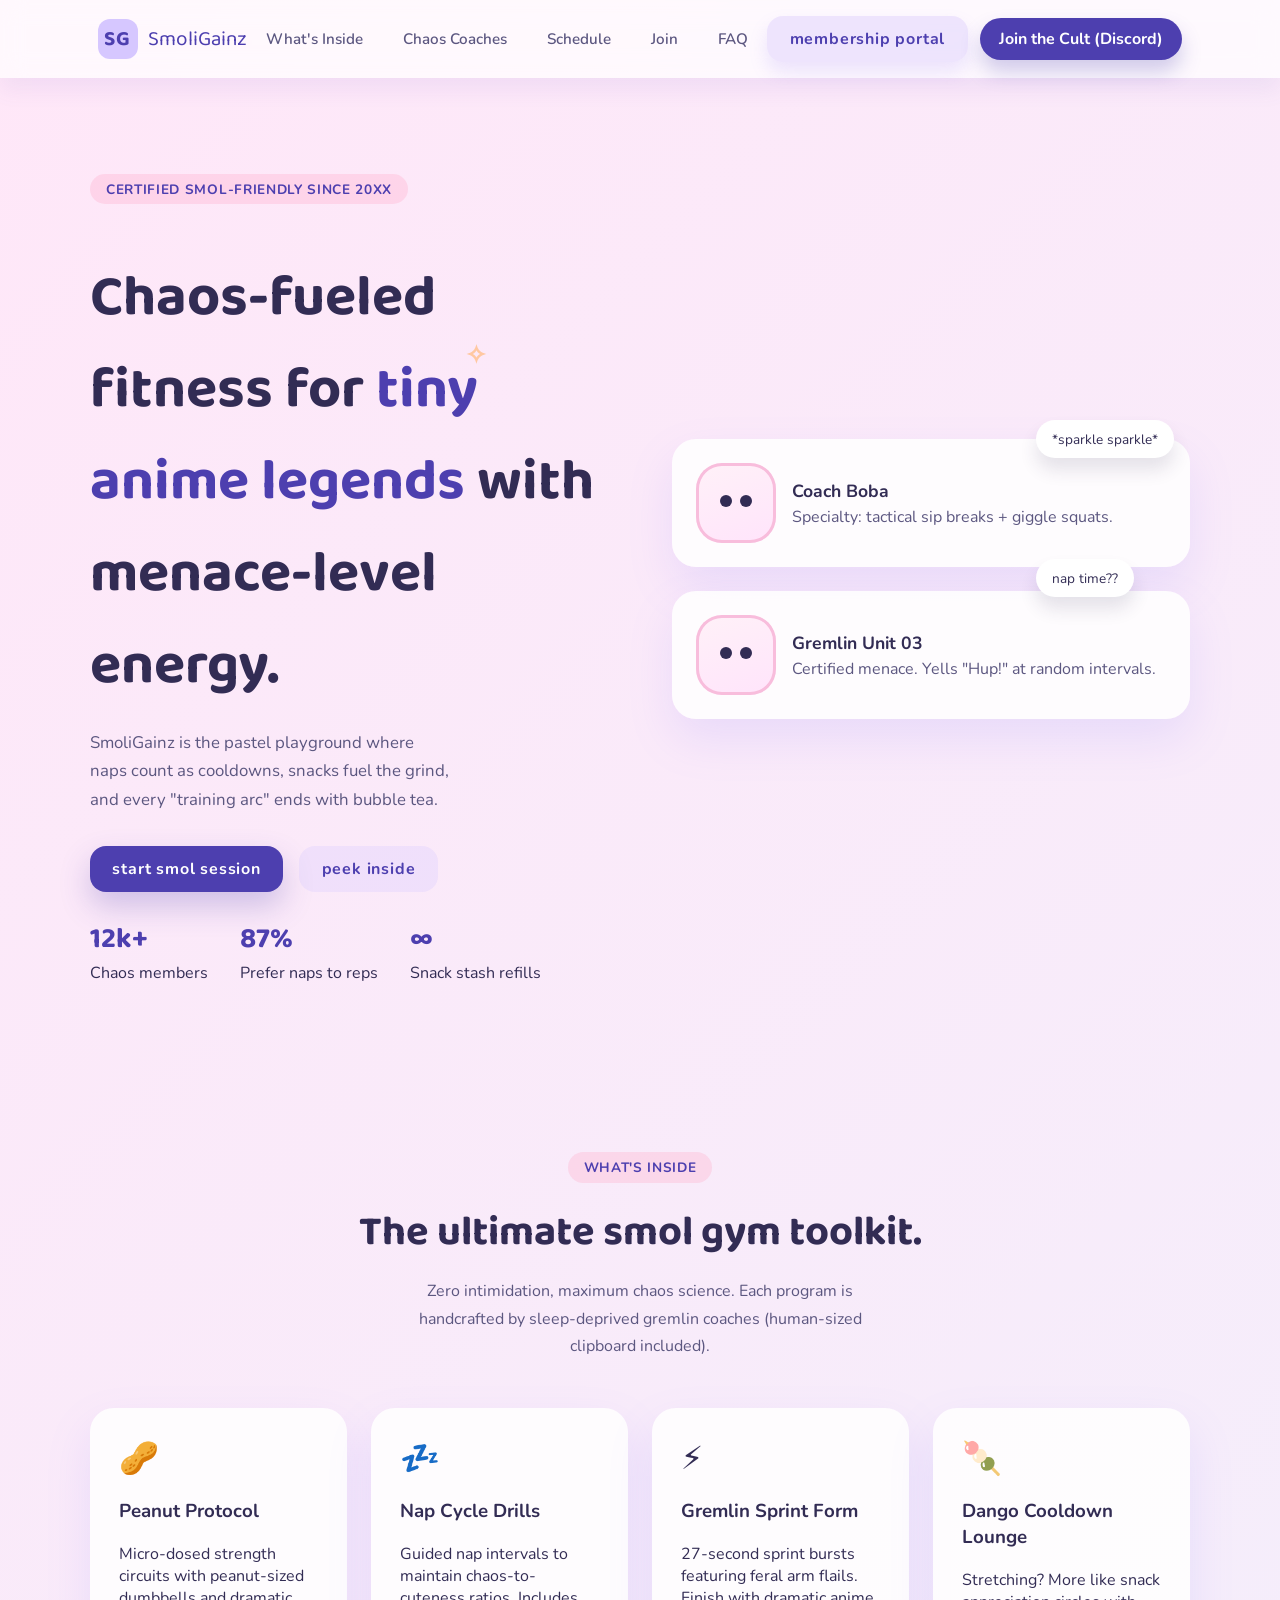
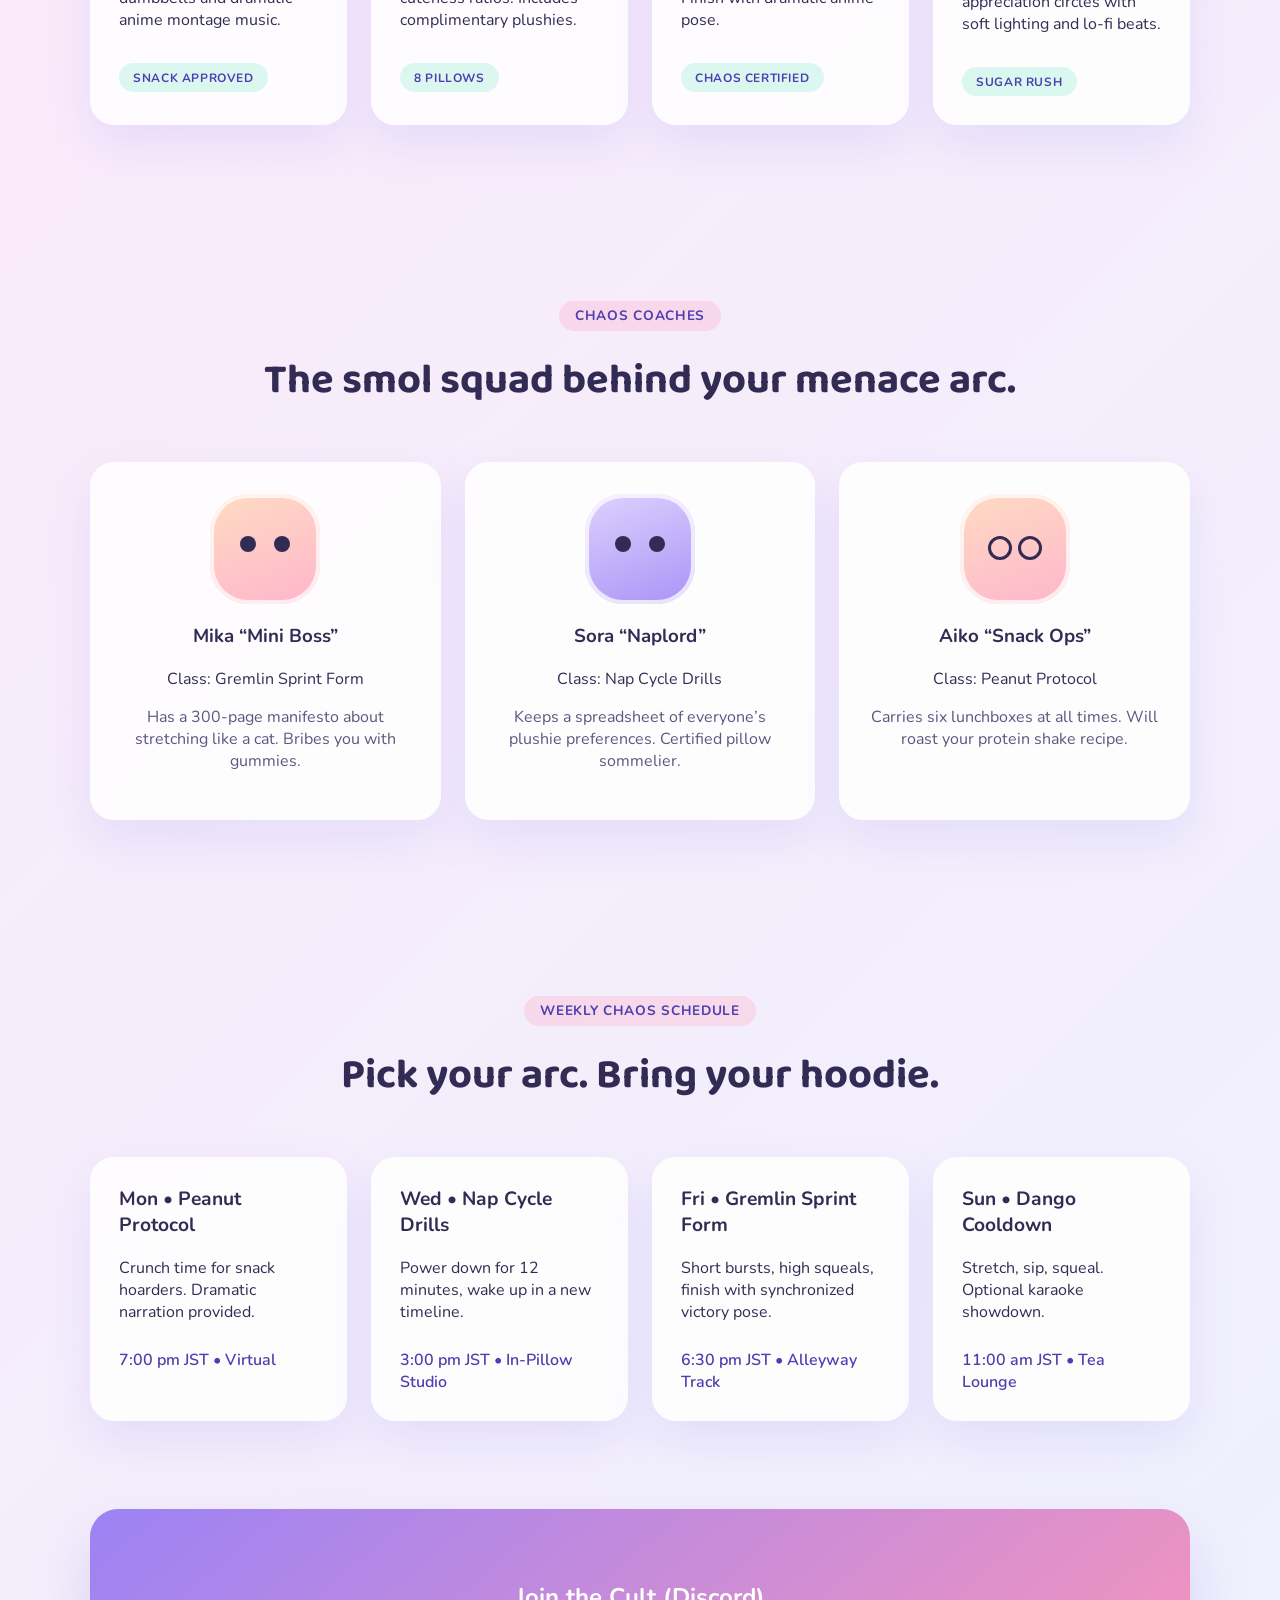
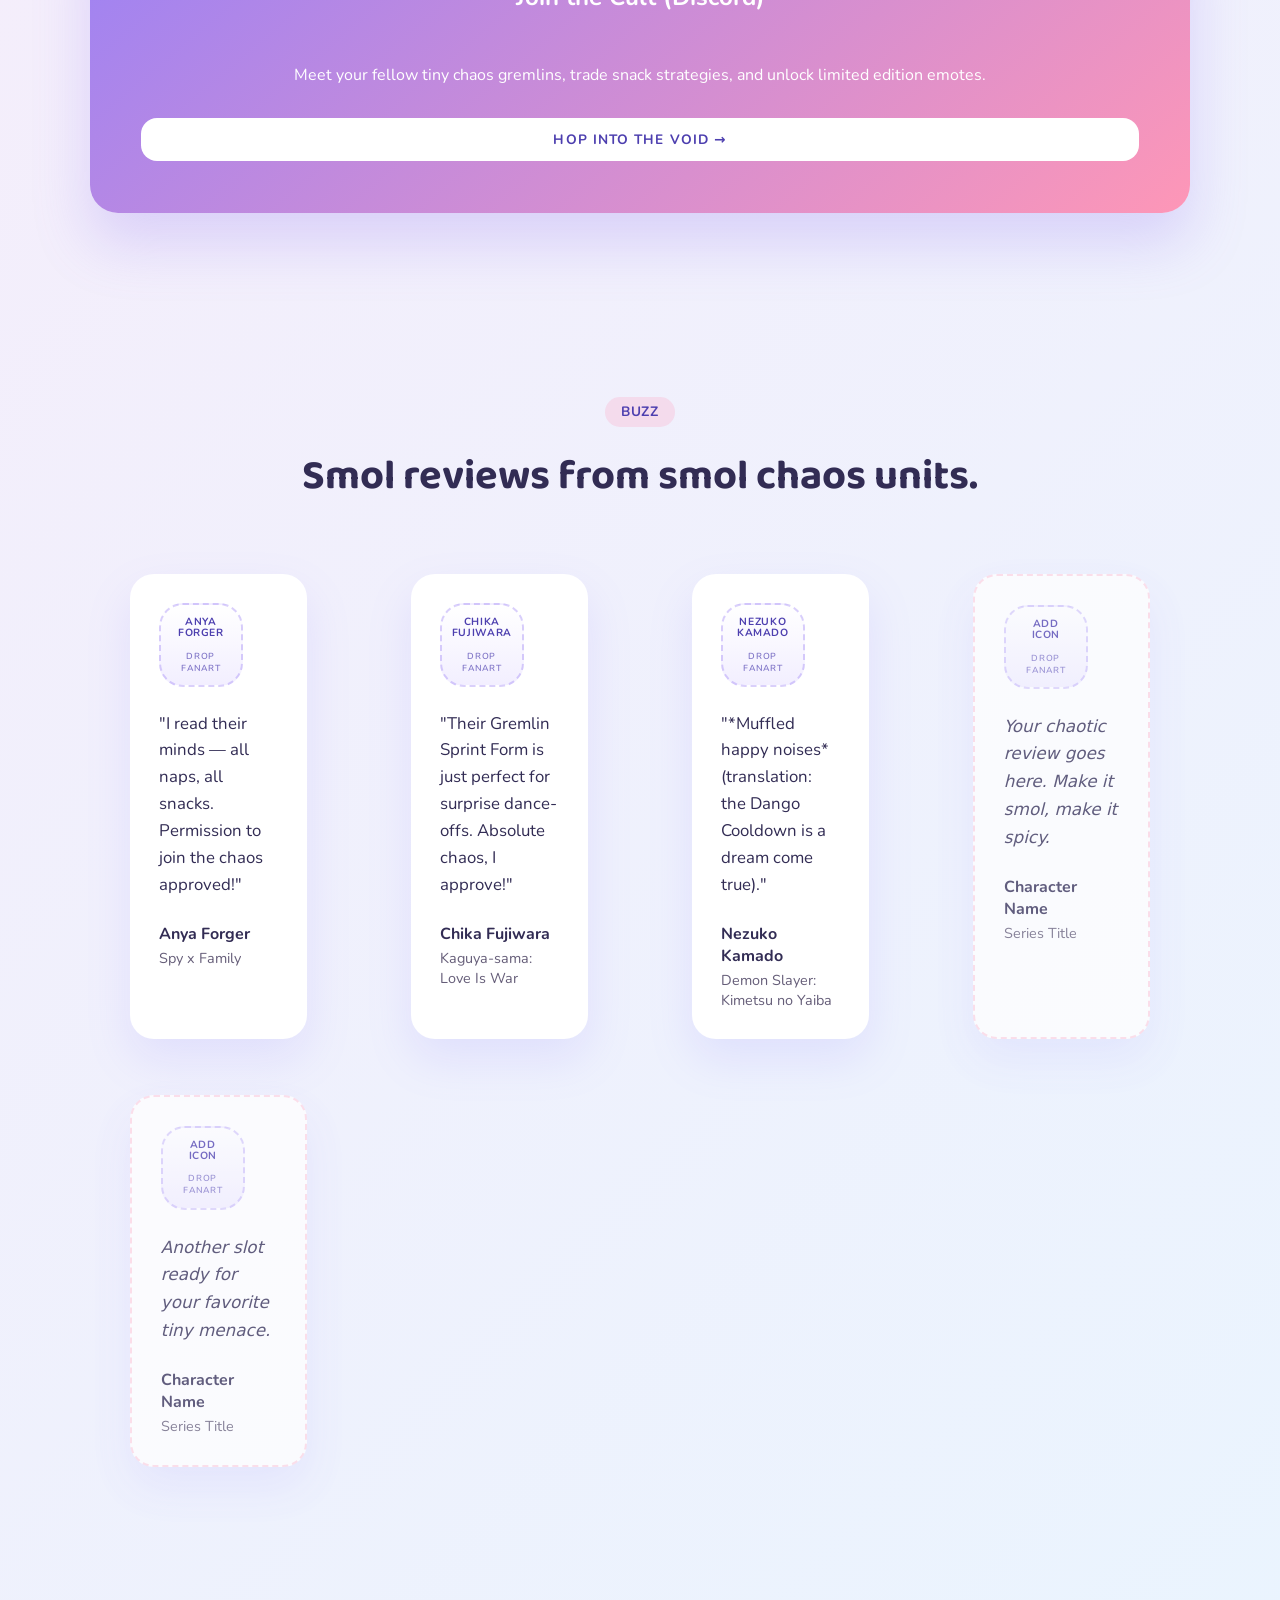
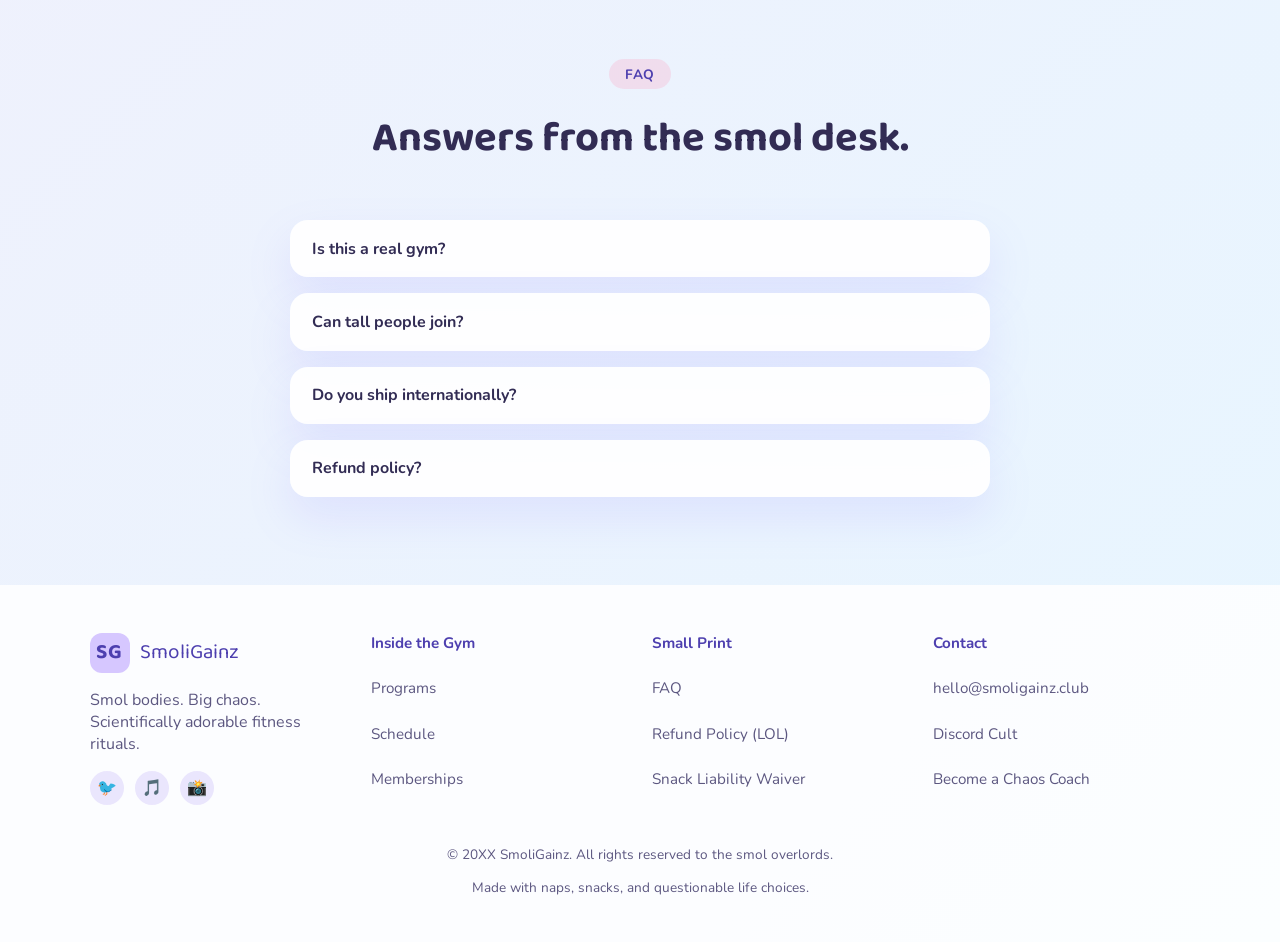
==== commit c7befd0e: "Add membership portal page and header link" ====
--- a/index.html
+++ b/index.html
@@ -23,12 +23,15 @@
           <a href="#inside">What's Inside</a>
           <a href="#coaches">Chaos Coaches</a>
           <a href="#schedule">Schedule</a>
-          <a href="#join">Join</a>
+          <a href="memberships.html">Join</a>
           <a href="#faq">FAQ</a>
         </nav>
-        <a class="discord-btn" href="https://discord.gg" target="_blank" rel="noreferrer">
-          Join the Cult (Discord)
-        </a>
+        <div class="header-actions">
+          <a class="btn header-membership" href="memberships.html">Membership Portal</a>
+          <a class="discord-btn" href="https://discord.gg" target="_blank" rel="noreferrer">
+            Join the Cult (Discord)
+          </a>
+        </div>
       </div>
     </header>
 
@@ -46,7 +49,7 @@
               the grind, and every "training arc" ends with bubble tea.
             </p>
             <div class="hero-actions">
-              <a class="btn primary" href="#join">Start Smol Session</a>
+              <a class="btn primary" href="memberships.html">Start Smol Session</a>
               <a class="btn ghost" href="#inside">Peek Inside</a>
             </div>
             <ul class="hero-stats">
@@ -192,48 +195,6 @@
         </div>
       </section>
 
-      <section class="section memberships" id="join">
-        <div class="container">
-          <div class="section-heading">
-            <span class="pill">Memberships</span>
-            <h2>Choose your chaos level.</h2>
-          </div>
-          <div class="tiers-grid">
-            <div class="tier-card">
-              <span class="tier-name">Smol Bean</span>
-              <h3>$9<span>/month</span></h3>
-              <ul>
-                <li>2 nap drills + snack audit</li>
-                <li>Exclusive sticker packs</li>
-                <li>Monthly chaos horoscope</li>
-              </ul>
-              <a class="btn primary" href="#">Start Trial</a>
-            </div>
-            <div class="tier-card featured">
-              <span class="tier-name">Gremlin Deluxe</span>
-              <h3>$19<span>/month</span></h3>
-              <ul>
-                <li>All classes + secret meme vault</li>
-                <li>Priority plushie reservations</li>
-                <li>Weekly menace coaching</li>
-              </ul>
-              <a class="btn primary" href="#">Ascend</a>
-              <span class="badge">Most chaotic</span>
-            </div>
-            <div class="tier-card">
-              <span class="tier-name">Chaos Coven</span>
-              <h3>$39<span>/month</span></h3>
-              <ul>
-                <li>Group mischief planning sessions</li>
-                <li>Custom emote commissions</li>
-                <li>Exclusive hoodie drops</li>
-              </ul>
-              <a class="btn primary" href="#">Summon Invite</a>
-            </div>
-          </div>
-        </div>
-      </section>
-
       <section class="section cta-discord">
         <div class="container">
           <div class="cta-card">
@@ -378,7 +339,7 @@
           <strong>Inside the Gym</strong>
           <a href="#inside">Programs</a>
           <a href="#schedule">Schedule</a>
-          <a href="#join">Memberships</a>
+          <a href="memberships.html">Memberships</a>
         </div>
         <div class="footer-links">
           <strong>Small Print</strong>
--- a/styles.css
+++ b/styles.css
@@ -96,6 +96,29 @@
   background: rgba(148, 121, 244, 0.15);
 }
 
+.header-actions {
+  display: flex;
+  align-items: center;
+  gap: 0.75rem;
+  flex-wrap: wrap;
+}
+
+.header-membership {
+  background: rgba(148, 121, 244, 0.16);
+  color: var(--deep-purple);
+  box-shadow: 0 10px 18px rgba(148, 121, 244, 0.18);
+}
+
+.header-membership:hover {
+  transform: translateY(-2px);
+  background: rgba(148, 121, 244, 0.28);
+}
+
+.header-membership.current {
+  background: var(--deep-purple);
+  color: #fff;
+}
+
 .discord-btn {
   background: var(--deep-purple);
   color: white;
@@ -217,6 +240,148 @@
   color: var(--deep-purple);
 }
 
+.membership-hero {
+  padding: 6rem 0 4.5rem;
+}
+
+.membership-hero-grid {
+  display: grid;
+  grid-template-columns: repeat(auto-fit, minmax(280px, 1fr));
+  gap: clamp(2.5rem, 5vw, 4rem);
+  align-items: start;
+}
+
+.membership-hero-copy h1 {
+  font-family: "Baloo 2", cursive;
+  font-size: clamp(2.3rem, 4.4vw, 3.2rem);
+  margin-bottom: 1rem;
+}
+
+.membership-hero-copy p {
+  font-size: 1.05rem;
+  line-height: 1.7;
+  color: var(--text-light);
+  max-width: 40ch;
+}
+
+.membership-hero-actions {
+  margin-top: 2rem;
+  display: flex;
+  gap: 1rem;
+  flex-wrap: wrap;
+}
+
+.membership-hero-card {
+  background: var(--card-bg);
+  border-radius: 22px;
+  padding: 2rem;
+  box-shadow: var(--shadow);
+  border: 2px dashed rgba(148, 121, 244, 0.35);
+}
+
+.membership-hero-card .card-title {
+  font-family: "Baloo 2", cursive;
+  font-size: 1.3rem;
+  color: var(--deep-purple);
+  margin-bottom: 1rem;
+}
+
+.membership-hero-card ul {
+  list-style: none;
+  padding: 0;
+  margin: 0;
+  display: grid;
+  gap: 0.75rem;
+  color: var(--text-light);
+}
+
+.membership-perks {
+  background: rgba(255, 255, 255, 0.72);
+}
+
+.perks-grid {
+  display: grid;
+  grid-template-columns: repeat(auto-fit, minmax(260px, 1fr));
+  gap: clamp(2rem, 4vw, 3rem);
+  align-items: start;
+}
+
+.perks-intro h2 {
+  font-family: "Baloo 2", cursive;
+  font-size: clamp(1.9rem, 3.4vw, 2.5rem);
+}
+
+.perks-list {
+  list-style: none;
+  padding: 0;
+  margin: 0;
+  display: grid;
+  gap: 1.5rem;
+}
+
+.perks-list h3 {
+  font-family: "Baloo 2", cursive;
+  margin-bottom: 0.4rem;
+  font-size: 1.25rem;
+  color: var(--deep-purple);
+}
+
+.perks-list p {
+  color: var(--text-light);
+  line-height: 1.6;
+}
+
+.merch-highlight {
+  background: rgba(255, 255, 255, 0.48);
+}
+
+.merch-grid {
+  display: grid;
+  grid-template-columns: repeat(auto-fit, minmax(240px, 1fr));
+  gap: clamp(1.5rem, 4vw, 2.5rem);
+}
+
+.merch-card {
+  background: var(--card-bg);
+  border-radius: 20px;
+  padding: 1.6rem;
+  box-shadow: var(--shadow);
+  display: grid;
+  gap: 0.75rem;
+}
+
+.merch-media {
+  background: rgba(212, 197, 255, 0.32);
+  border: 2px dashed rgba(148, 121, 244, 0.5);
+  border-radius: 16px;
+  display: grid;
+  place-items: center;
+  min-height: 160px;
+  font-family: "Baloo 2", cursive;
+  color: var(--deep-purple);
+  text-align: center;
+  padding: 1rem;
+}
+
+.merch-card p {
+  color: var(--text-light);
+  line-height: 1.6;
+}
+
+.webshop-cta {
+  margin-top: 2.5rem;
+  display: flex;
+  flex-direction: column;
+  align-items: center;
+  gap: 0.8rem;
+  text-align: center;
+}
+
+.webshop-cta .cta-caption {
+  color: var(--text-light);
+  max-width: 36ch;
+}
+
 .hero-mascots {
   position: relative;
   display: grid;
@@ -731,6 +896,14 @@
     gap: 1rem;
   }
 
+  .header-actions {
+    margin-left: auto;
+  }
+
+  .membership-hero-actions {
+    width: 100%;
+  }
+
   .hero-stats {
     flex-wrap: wrap;
     gap: 1.2rem;
@@ -747,6 +920,22 @@
     flex-direction: column;
   }
 
+  .header-actions {
+    width: 100%;
+    flex-direction: column;
+    align-items: stretch;
+  }
+
+  .header-actions .btn,
+  .header-actions .discord-btn {
+    width: 100%;
+    text-align: center;
+  }
+
+  .membership-hero-actions {
+    flex-direction: column;
+  }
+
   .hero-stats {
     justify-content: space-between;
     width: 100%;
